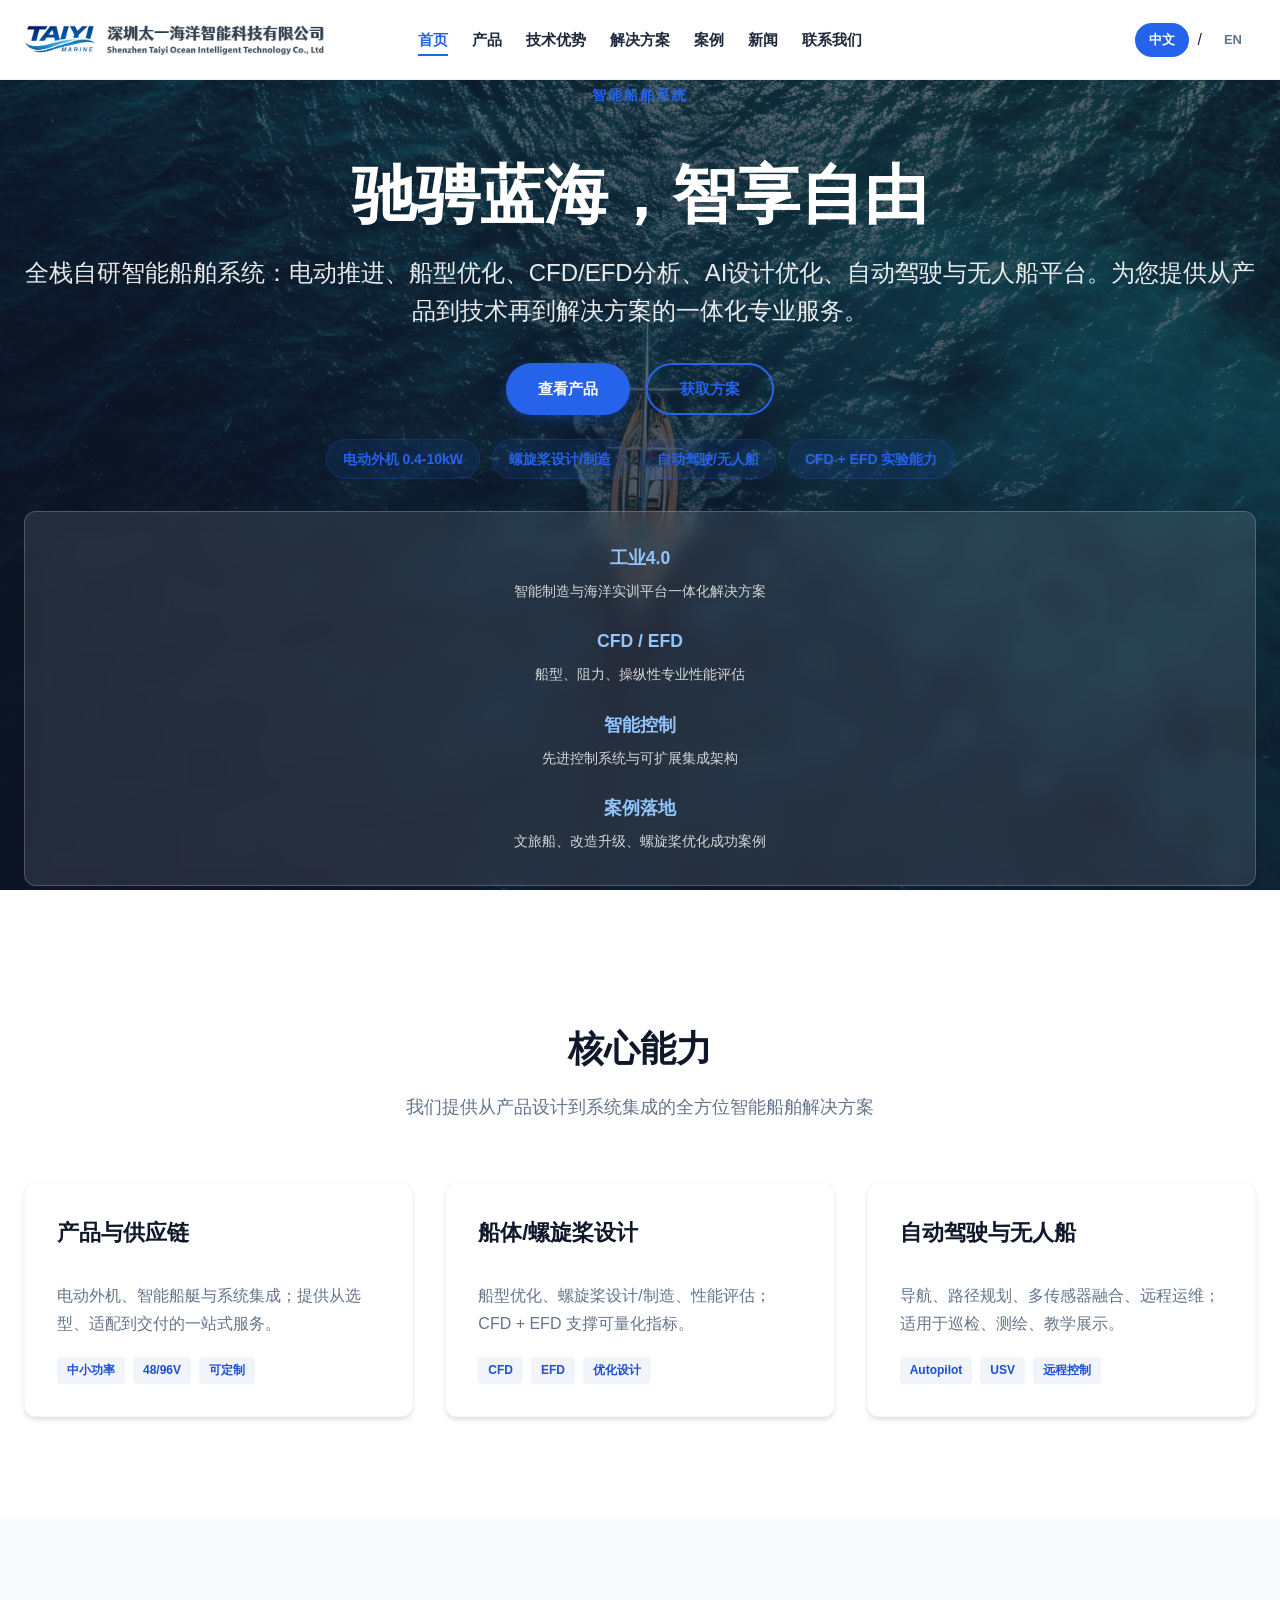
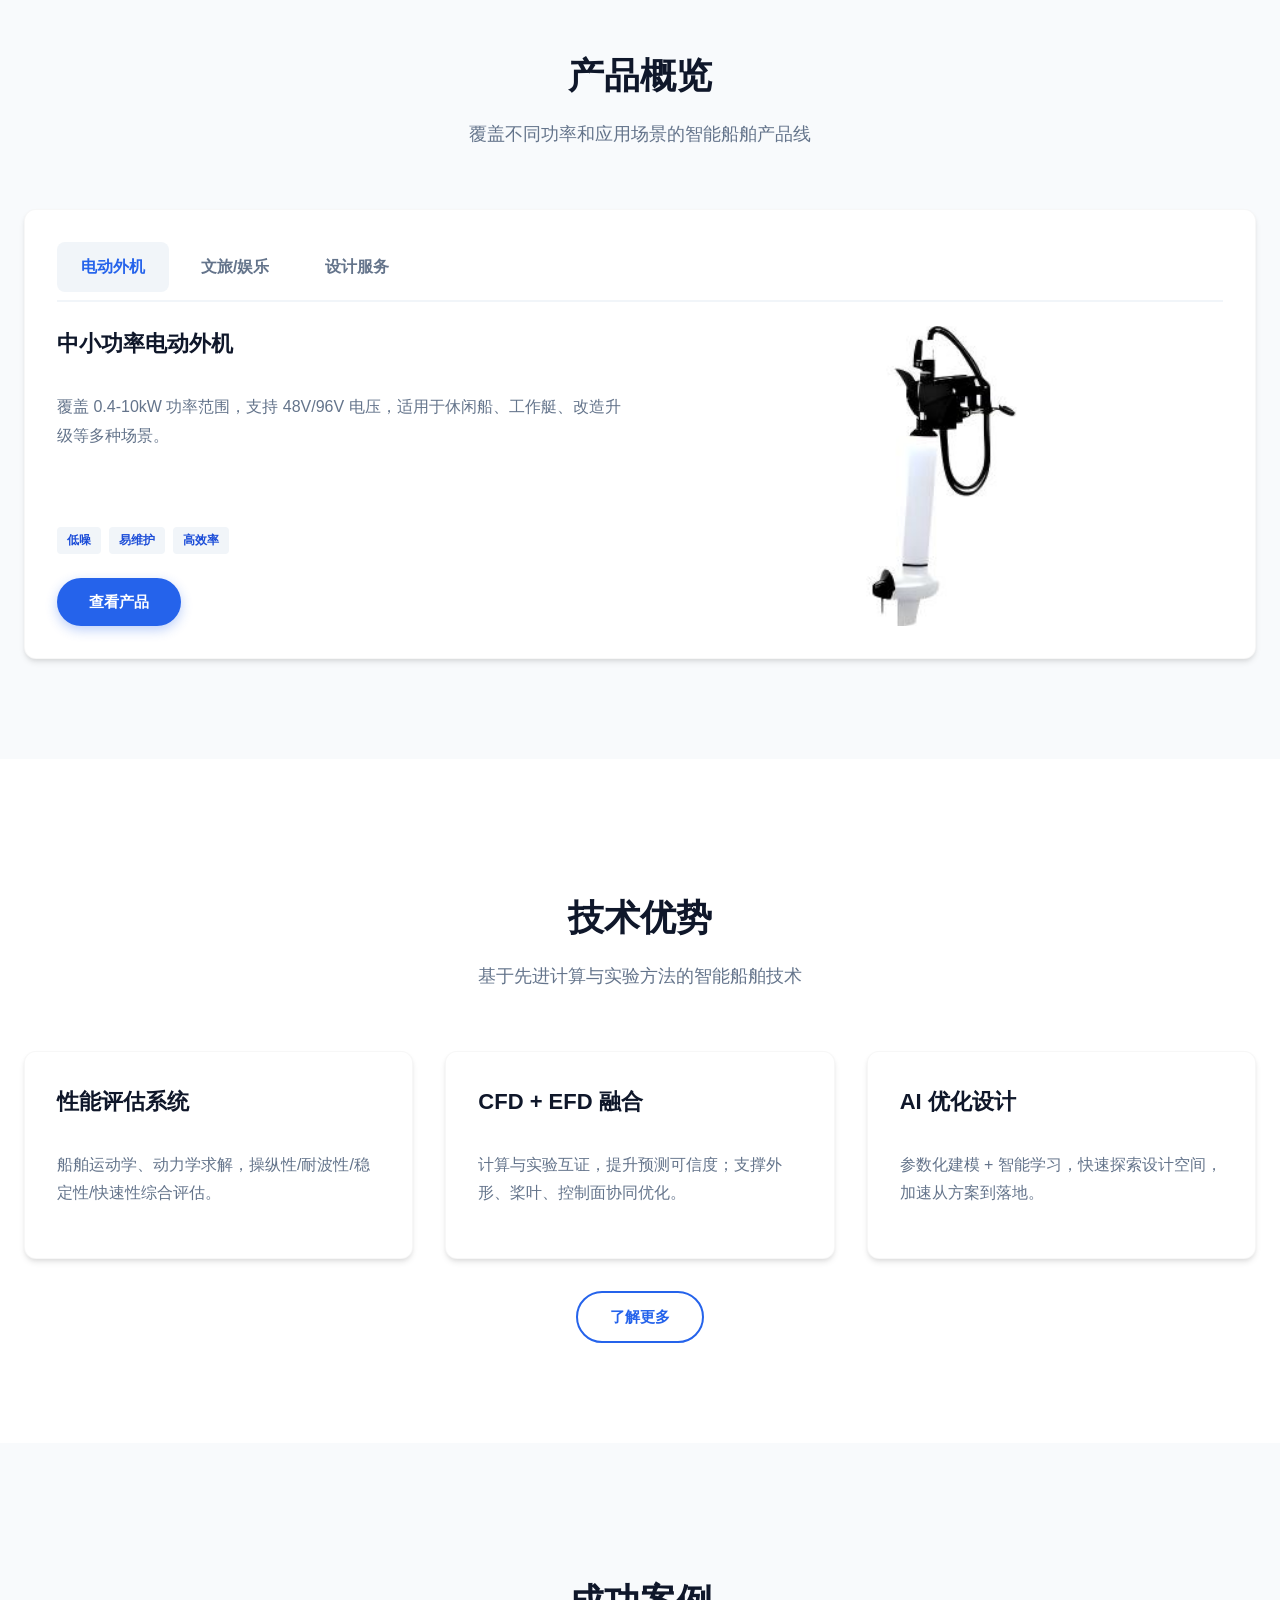
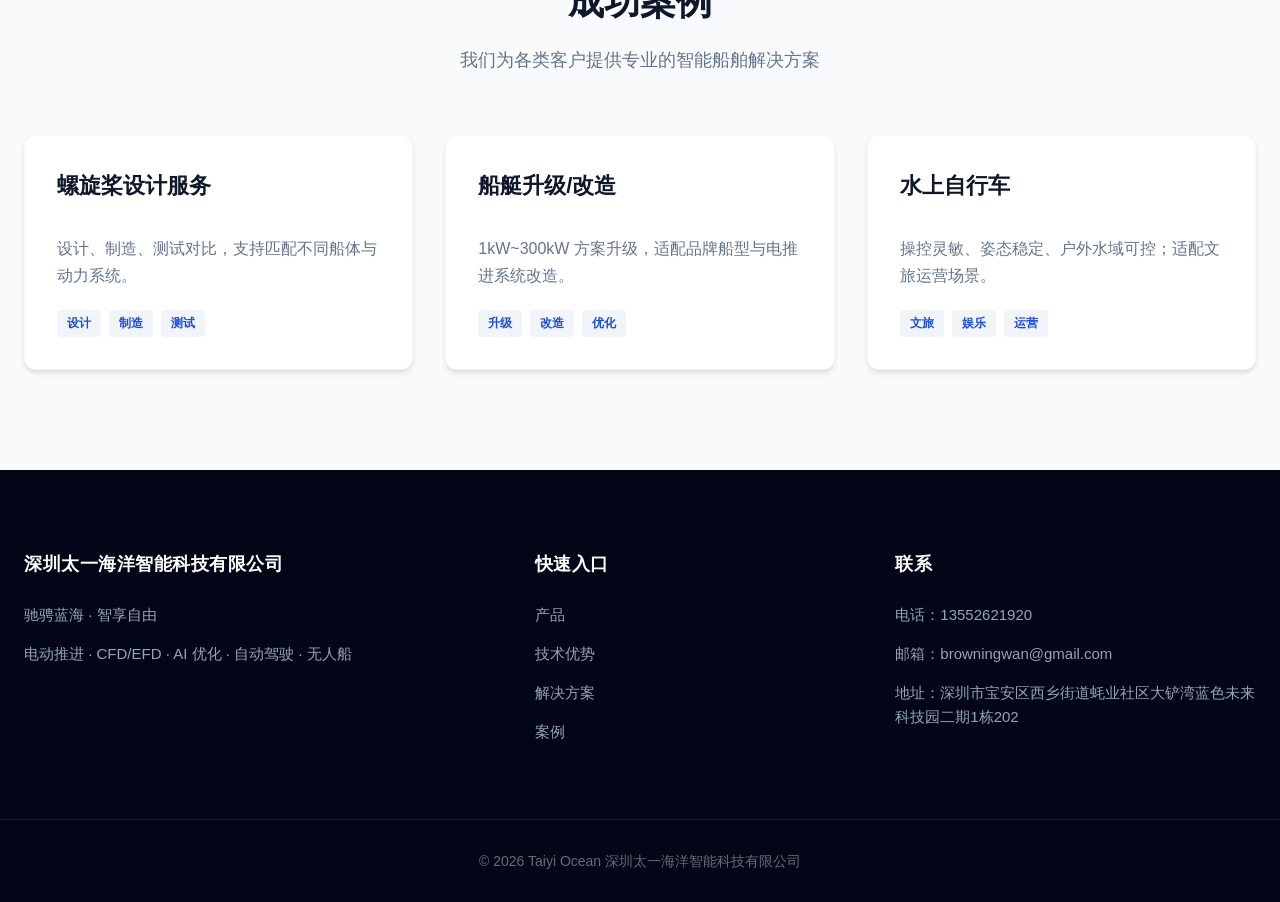
==== index.html @ 141b1f78 "Initial commit: company website launch" ====
<!DOCTYPE html>
<html lang="zh-CN">
<head>
  <meta charset="UTF-8"/>
  <meta name="viewport" content="width=device-width, initial-scale=1.0"/>
  <title>太一海洋 · 智能船舶系统</title>
  <link rel="stylesheet" href="assets/styles.css"/>
</head>
<body>

<!-- 导航栏 -->
<header class="nav">
  <div class="wrap">
    <a class="brand" href="index.html" data-nav>
      <span>
        <img src="assets/images/logo.png" alt="TAIYI MARINE" style="width: auto; height: 30px; object-fit: cover;">
      </span> 
      <span>
        <img src="assets/images/company-name.png" alt="TAIYI MARINE" style="width: auto; height: 30px; object-fit: cover;">
      </span>
    </a>

    <nav class="navlinks" aria-label="主导航">
      <a href="index.html" class="active" data-nav data-translate="nav-home">首页</a>
      <a href="products.html" data-nav data-translate="nav-products">产品</a>
      <a href="technology.html" data-nav data-translate="nav-technology">技术优势</a>
      <a href="solutions.html" data-nav data-translate="nav-solutions">解决方案</a>
      <a href="cases.html" data-nav data-translate="nav-cases">案例</a>
      <a href="news.html" data-nav data-translate="nav-news">新闻</a>
      <a href="contact.html" data-nav data-translate="nav-contact">联系我们</a>
    </nav>

    <div class="navcta">
      <!-- 语言切换器 -->
      <div class="lang-switcher">
        <button class="lang-btn active" data-lang="zh">中文</button>
        <span>/</span>
        <button class="lang-btn" data-lang="en">EN</button>
      </div>
      <!-- 移动端菜单按钮 (新增) -->
      <button class="burger" aria-label="Toggle Menu">
        <svg viewBox="0 0 24 24" width="24" height="24" stroke="currentColor" stroke-width="2" fill="none" stroke-linecap="round" stroke-linejoin="round"><line x1="3" y1="12" x2="21" y2="12"></line><line x1="3" y1="6" x2="21" y2="6"></line><line x1="3" y1="18" x2="21" y2="18"></line></svg>
      </button>
    </div>
  </div>

  <div class="mobile" data-mobile>
    <div class="row">
      <a href="index.html" data-nav data-translate="nav-home">首页</a>
      <a href="products.html" data-nav data-translate="nav-products">产品</a>
      <a href="technology.html" data-nav data-translate="nav-technology">技术优势</a>
      <a href="solutions.html" data-nav data-translate="nav-solutions">解决方案</a>
      <a href="cases.html" data-nav data-translate="nav-cases">案例</a>
      <a href="news.html" data-nav data-translate="nav-news">新闻</a>
      <a href="contact.html" data-nav data-translate="nav-contact">联系我们</a>
    </div>
  </div>
</header>

<main id="main">
  <!-- Hero区域 -->
  <section class="hero">
    <div class="container grid">
      <div class="reveal">
        <div class="kicker" data-translate="home-kicker">智能船舶系统</div>
        <h1 class="h1" data-translate="home-title">驰骋蓝海，智享自由</h1>
        <p class="lead" data-translate="home-subtitle">
          全栈自研智能船舶系统：电动推进、船型优化、CFD/EFD分析、AI设计优化、自动驾驶与无人船平台。
          为您提供从产品到技术再到解决方案的一体化专业服务。
        </p>
        <div class="actions">
          <a class="btn primary" href="products.html" data-nav data-translate="btn-view-products">查看产品</a>
          <a class="btn ghost" href="contact.html" data-nav data-translate="btn-get-quote">获取方案</a>
        </div>
        <div class="pills">
          <span class="pill" data-translate="home-pill-1">电动外机 0.4-10kW</span>
          <span class="pill" data-translate="home-pill-2">螺旋桨设计/制造</span>
          <span class="pill" data-translate="home-pill-3">自动驾驶/无人船</span>
          <span class="pill" data-translate="home-pill-4">CFD + EFD 实验能力</span>
        </div>
      </div>

      <aside class="heroCard reveal">
        <div class="stats">
          <div class="stat">
            <b data-translate="home-stat-1-title">工业4.0</b>
            <span data-translate="home-stat-1-desc">智能制造与海洋实训平台一体化解决方案</span>
          </div>
          <div class="stat">
            <b data-translate="home-stat-2-title">CFD / EFD</b>
            <span data-translate="home-stat-2-desc">船型、阻力、操纵性专业性能评估</span>
          </div>
          <div class="stat">
            <b data-translate="home-stat-3-title">智能控制</b>
            <span data-translate="home-stat-3-desc">先进控制系统与可扩展集成架构</span>
          </div>
          <div class="stat">
            <b data-translate="home-stat-4-title">案例落地</b>
            <span data-translate="home-stat-4-desc">文旅船、改造升级、螺旋桨优化成功案例</span>
          </div>
        </div>
      </aside>
    </div>
  </section>

  <!-- 核心能力 -->
  <section class="section">
    <div class="container">
      <div class="header reveal">
        <h2 data-translate="home-capabilities">核心能力</h2>
        <p data-translate="home-capabilities-desc">我们提供从产品设计到系统集成的全方位智能船舶解决方案</p>
      </div>

      <div class="grid3">
        <div class="card reveal">
          <h3 data-translate="home-cap-1">产品与供应链</h3>
          <p data-translate="home-cap-1-desc">电动外机、智能船艇与系统集成；提供从选型、适配到交付的一站式服务。</p>
          <div class="badges">
            <span class="badge" data-translate="home-cap-1-badge-1">中小功率</span>
            <span class="badge" data-translate="home-cap-1-badge-2">48/96V</span>
            <span class="badge" data-translate="home-cap-1-badge-3">可定制</span>
          </div>
        </div>
        <div class="card reveal">
          <h3 data-translate="home-cap-2">船体/螺旋桨设计</h3>
          <p data-translate="home-cap-2-desc">船型优化、螺旋桨设计/制造、性能评估；CFD + EFD 支撑可量化指标。</p>
          <div class="badges">
            <span class="badge" data-translate="home-cap-2-badge-1">CFD</span>
            <span class="badge" data-translate="home-cap-2-badge-2">EFD</span>
            <span class="badge" data-translate="home-cap-2-badge-3">优化设计</span>
          </div>
        </div>
        <div class="card reveal">
          <h3 data-translate="home-cap-3">自动驾驶与无人船</h3>
          <p data-translate="home-cap-3-desc">导航、路径规划、多传感器融合、远程运维；适用于巡检、测绘、教学展示。</p>
          <div class="badges">
            <span class="badge" data-translate="home-cap-3-badge-1">Autopilot</span>
            <span class="badge" data-translate="home-cap-3-badge-2">USV</span>
            <span class="badge" data-translate="home-cap-3-badge-3">远程控制</span>
          </div>
        </div>
      </div>
    </div>
  </section>

  <!-- 产品概览 (已修复按钮位置) -->
  <section class="section alt">
    <div class="container">
      <div class="header reveal">
        <h2 data-translate="home-products">产品概览</h2>
        <p data-translate="home-products-desc">覆盖不同功率和应用场景的智能船舶产品线</p>
      </div>

      <div class="card reveal" data-tabs>
        <div class="tabs">
          <div class="tab active" data-translate="products-tab-outboard">电动外机</div>
          <div class="tab" data-translate="products-tab-tourism">文旅/娱乐</div>
          <div class="tab" data-translate="products-tab-design">设计服务</div>
        </div>

        <div class="tabpanels">
          <!-- 面板 1：电动外机 -->
          <div class="panel active">
            <div class="grid2">
              <div style="display: flex; flex-direction: column;">
                <h3 style="margin-top:0;color:var(--blue-900);" data-translate="products-outboard-title">中小功率电动外机</h3>
                <p style="color:var(--text-muted);line-height:1.8;" data-translate="products-outboard-desc">
                  覆盖 0.4-10kW 功率范围，支持 48V/96V 电压，适用于休闲船、工作艇、改造升级等多种场景。
                </p>
                <div class="badges" style="margin-bottom: 24px;">
                  <span class="badge" data-translate="products-outboard-badge-1">低噪</span>
                  <span class="badge" data-translate="products-outboard-badge-2">易维护</span>
                  <span class="badge" data-translate="products-outboard-badge-3">高效率</span>
                </div>
                <!-- 修复：按钮移至此处，符合图片描述 -->
                <div style="margin-top: auto;">
                  <a class="btn primary" href="products.html" data-nav data-translate="btn-view-products">查看产品</a>
                </div>
              </div>
              <div class="media">
                <div class="media-placeholder">
                  <img src="assets/images/中小功率船舶电动舷外机.jpg" 
                       alt="电动舷外机" style="width: 100%; height: 100%; object-fit: center;">
                </div>
              </div>
            </div>
          </div>

          <!-- 面板 2：文旅船 -->
          <div class="panel">
            <div class="grid2">
              <div style="display: flex; flex-direction: column;">
                <h3 style="margin-top:0;color:var(--blue-900);" data-translate="products-tourism-title">文旅船艇解决方案</h3>
                <p style="color:var(--text-muted);line-height:1.8;" data-translate="products-tourism-desc">
                  低功率慢行文旅船：续航长、稳定性强；高速娱乐船：体验感强，支持智能驾驶辅助。
                </p>
                <div class="badges" style="margin-bottom: 24px;">
                  <span class="badge" data-translate="products-tourism-badge-1">文旅运营</span>
                  <span class="badge" data-translate="products-tourism-badge-2">体验场景</span>
                  <span class="badge" data-translate="products-tourism-badge-3">系统集成</span>
                </div>
                <div style="margin-top: auto;">
                   <a class="btn primary" href="products.html" data-nav data-translate="btn-view-products">查看产品</a>
                </div>
              </div>
              <div class="media">
                <div class="media-placeholder">
                  <img src="assets/images/智能文旅船.png" 
                       alt="文旅船" style="width: 100%; height: 100%; object-fit: cover;">
                </div>
              </div>
            </div>
          </div>

          <!-- 面板 3：设计服务 -->
          <div class="panel">
            <div class="grid2">
              <div style="display: flex; flex-direction: column;">
                <h3 style="margin-top:0;color:var(--blue-900);" data-translate="products-design-title">船体优化 & 螺旋桨设计</h3>
                <p style="color:var(--text-muted);line-height:1.8;" data-translate="products-design-desc">
                  输入船体图纸/性能需求，输出螺旋桨与三电配置方案；支持 CFD、EFD 验证闭环。
                </p>
                <div class="badges" style="margin-bottom: 24px;">
                  <span class="badge" data-translate="products-design-badge-1">阻力/兴波</span>
                  <span class="badge" data-translate="products-design-badge-2">操纵性</span>
                  <span class="badge" data-translate="products-design-badge-3">效率提升</span>
                </div>
                 <div style="margin-top: auto;">
                   <a class="btn primary" href="cases.html" data-nav data-translate="btn-view-cases">查看案例</a>
                </div>
              </div>
              <div class="media">
                <div class="media-placeholder">
                  <img src="assets/images/设计服务流程图.png" 
                       alt="设计服务" style="width: 100%; height: 100%; object-fit: cover;">
                </div>
              </div>
            </div>
          </div>
        </div>
      </div>
    </div>
  </section>

  <!-- 技术优势 -->
  <section class="section">
    <div class="container">
      <div class="header reveal">
        <h2 data-translate="home-tech">技术优势</h2>
        <p data-translate="home-tech-desc">基于先进计算与实验方法的智能船舶技术</p>
      </div>

      <div class="grid3">
        <div class="card reveal">
          <h3 data-translate="home-tech-1">性能评估系统</h3>
          <p data-translate="home-tech-1-desc">船舶运动学、动力学求解，操纵性/耐波性/稳定性/快速性综合评估。</p>
        </div>
        <div class="card reveal">
          <h3 data-translate="home-tech-2">CFD + EFD 融合</h3>
          <p data-translate="home-tech-2-desc">计算与实验互证，提升预测可信度；支撑外形、桨叶、控制面协同优化。</p>
        </div>
        <div class="card reveal">
          <h3 data-translate="home-tech-3">AI 优化设计</h3>
          <p data-translate="home-tech-3-desc">参数化建模 + 智能学习，快速探索设计空间，加速从方案到落地。</p>
        </div>
      </div>

      <div style="margin-top:32px; text-align: center;" class="reveal">
        <a class="btn ghost" href="technology.html" data-nav data-translate="btn-learn-more">查看技术详情</a>
      </div>
    </div>
  </section>

  <!-- 成功案例 -->
  <section class="section alt">
    <div class="container">
      <div class="header reveal">
        <h2 data-translate="home-cases">成功案例</h2>
        <p data-translate="home-cases-desc">我们为各类客户提供专业的智能船舶解决方案</p>
      </div>

      <div class="grid3">
        <a class="card reveal" href="cases.html" data-nav>
          <h3 data-translate="home-case-1">螺旋桨设计服务</h3>
          <p data-translate="home-case-1-desc">设计、制造、测试对比，支持匹配不同船体与动力系统。</p>
          <div class="badges">
            <span class="badge" data-translate="home-case-1-badge-1">设计</span>
            <span class="badge" data-translate="home-case-1-badge-2">制造</span>
            <span class="badge" data-translate="home-case-1-badge-3">测试</span>
          </div>
        </a>
        <a class="card reveal" href="cases.html" data-nav>
          <h3 data-translate="home-case-2">船艇升级/改造</h3>
          <p data-translate="home-case-2-desc">1kW~300kW 方案升级，适配品牌船型与电推进系统改造。</p>
          <div class="badges">
            <span class="badge" data-translate="home-case-2-badge-1">升级</span>
            <span class="badge" data-translate="home-case-2-badge-2">改造</span>
            <span class="badge" data-translate="home-case-2-badge-3">优化</span>
          </div>
        </a>
        <a class="card reveal" href="cases.html" data-nav>
          <h3 data-translate="home-case-3">水上自行车</h3>
          <p data-translate="home-case-3-desc">操控灵敏、姿态稳定、户外水域可控；适配文旅运营场景。</p>
          <div class="badges">
            <span class="badge" data-translate="home-case-3-badge-1">文旅</span>
            <span class="badge" data-translate="home-case-3-badge-2">娱乐</span>
            <span class="badge" data-translate="home-case-3-badge-3">运营</span>
          </div>
        </a>
      </div>
    </div>
  </section>
</main>

<!-- 页脚 -->
<footer class="footer">
  <div class="cols">
    <div>
      <h4 data-translate="footer-company">深圳太一海洋智能科技有限公司</h4>
      <p data-translate="footer-slogan">驰骋蓝海 · 智享自由</p>
      <p data-translate="footer-desc">电动推进 · CFD/EFD · AI 优化 · 自动驾驶 · 无人船</p>
    </div>
    <div>
      <h4 data-translate="footer-quick">快速入口</h4>
      <p><a href="products.html" data-nav data-translate="nav-products">产品</a></p>
      <p><a href="technology.html" data-nav data-translate="nav-technology">技术优势</a></p>
      <p><a href="solutions.html" data-nav data-translate="nav-solutions">解决方案</a></p>
      <p><a href="cases.html" data-nav data-translate="nav-cases">案例</a></p>
    </div>
    <div>
      <h4 data-translate="footer-contact">联系</h4>
      <p><span data-translate="footer-phone">电话</span>：13552621920</p>
      <p><span data-translate="footer-email">邮箱</span>：browningwan@gmail.com</p>
      <p><span data-translate="footer-address">地址</span>：<span data-translate="footer-address-val">深圳市宝安区西乡街道蚝业社区大铲湾蓝色未来科技园二期1栋202</span></p>
    </div>
  </div>

  <div class="sub">
    <span>© <span id="y"></span> Taiyi Ocean <span data-translate="footer-company">深圳太一海洋智能科技有限公司</span></span>
  </div>
</footer>

<script src="assets/app.js"></script>
</body>
</html>
---- assets/styles.css ----
/* ================== 太一海洋 - 全局样式表 ================== */

:root {
  /* --- 品牌色系定义 --- */
  --blue-950: #020617;
  --blue-900: #0f172a;
  --blue-800: #1e3a8a;
  --blue-700: #1d4ed8;
  --blue-600: #2563eb;
  --blue-500: #3b82f6;
  --blue-300: #93c5fd;
  --blue-100: #f1f5f9;
  --blue-50: #f8fafc;

  /* --- 功能配色 --- */
  --table-head-bg: #172554; /* 表头深蓝色 */
  --text-main: #1e293b;     /* 主要文字色 */
  --text-muted: #64748b;    /* 次要/弱化文字色 */
  --text-light: #94a3b8;    /* 浅色文字(用于深底) */
  --white: #ffffff;

  /* --- 阴影与圆角 --- */
  --shadow-sm: 0 1px 2px 0 rgba(0,0,0,0.05);
  --shadow-md: 0 4px 6px -1px rgba(0,0,0,0.1), 0 2px 4px -1px rgba(0,0,0,0.06);
  --shadow-lg: 0 10px 15px -3px rgba(0,0,0,0.1), 0 4px 6px -2px rgba(0,0,0,0.05);
  --shadow-card: 0 20px 25px -5px rgba(0,0,0,0.1), 0 10px 10px -5px rgba(0,0,0,0.04);
  --shadow-hover: 0 25px 50px -12px rgba(0, 0, 0, 0.25);
  --radius: 12px;

  /* --- 布局变量 --- */
  --max-w: 1280px;
  --nav-height: 80px;
  --transition: all 0.4s cubic-bezier(0.165, 0.84, 0.44, 1);
}

/* --- 基础重置 --- */
*, *::before, *::after { box-sizing: border-box; }
html { scroll-behavior: smooth; }
body {
  margin: 0;
  font-family: "Inter", "PingFang SC", "Microsoft YaHei", "Helvetica Neue", Arial, sans-serif;
  color: var(--text-main);
  background-color: var(--white);
  line-height: 1.6;
  padding-top: var(--nav-height); /* 给固定导航栏留空 */
  opacity: 0;
  transition: opacity 0.5s ease; /* 页面淡入效果 */
}
body.fade-in { opacity: 1; }
a { color: inherit; text-decoration: none; transition: color 0.2s; }
img { max-width: 100%; display: block; height: auto; object-fit: cover; }

/* ================== 导航栏 ================== */
.nav {
  position: fixed; 
  top: 0; 
  left: 0; 
  right: 0;
  height: var(--nav-height);
  z-index: 1000;
  background: rgba(255, 255, 255, 0.9);
  backdrop-filter: blur(12px);
  border-bottom: 1px solid rgba(0,0,0,0.05);
  box-shadow: var(--shadow-sm);
  transition: var(--transition);
}
/* 滚动时导航栏样式变化 */
.nav.scrolled {
  background: rgba(255, 255, 255, 0.95);
  box-shadow: var(--shadow-md);
}

/* 导航栏容器 - 使用Grid布局实现完美居中 */
.nav .wrap {
  height: 100%;
  max-width: var(--max-w);
  margin: 0 auto;
  padding: 0 24px;
  display: grid;
  grid-template-columns: 1fr auto 1fr; /* 三列布局 */
  align-items: center;
}

/* 品牌Logo - 左侧 */
.brand {
  display: flex;
  align-items: center;
  gap: 10px;
  font-size: 1.5rem;
  font-weight: 800;
  color: var(--blue-700);
  letter-spacing: -0.5px;
  justify-self: start; /* 左对齐 */
}

/* 品牌Logo中的图片样式 */
.brand img {
  height: 50px; /* 根据实际logo调整高度 */
  width: auto;
  object-fit: contain;
}

/* 导航链接 - 居中 */
.navlinks {
  display: flex;
  gap: 24px;
  justify-self: center; /* 居中 */
}

.navlinks a { 
  font-weight: 600; 
  font-size: 15px; 
  color: var(--text-main); 
  position: relative; 
  cursor: pointer; 
  transition: var(--transition); 
}
.navlinks a:hover, .navlinks a.active { color: var(--blue-600); }
.navlinks a::after { 
  content:''; 
  position: absolute; 
  bottom: -4px; 
  left: 0; 
  width: 0; 
  height: 2px; 
  background: var(--blue-600); 
  transition: width 0.3s; 
}
.navlinks a:hover::after, .navlinks a.active::after { width: 100%; }

/* 右侧功能区域 */
.navcta {
  display: flex;
  align-items: center;
  gap: 16px;
  justify-self: end; /* 右对齐 */
}

/* 语言切换 */
.lang-switcher { 
  display: flex; 
  align-items: center; 
  gap: 8px; 
}
.lang-btn { 
  padding: 6px 12px; 
  border-radius: 20px; 
  font-size: 13px; 
  font-weight: 600; 
  cursor: pointer; 
  border: 2px solid transparent; 
  background: transparent; 
  color: var(--text-muted); 
}
.lang-btn.active { 
  background: var(--blue-600); 
  color: white; 
  border-color: var(--blue-600); 
}
.lang-btn:hover:not(.active) { 
  color: var(--blue-600); 
  border-color: var(--blue-300); 
}

/* 移动端菜单按钮 */
.burger { 
  display: none; 
  background: transparent; 
  border: none; 
  cursor: pointer; 
  padding: 10px; 
}

/* 移动端下拉菜单 */
.mobile { 
  display: none; 
  position: fixed; 
  top: var(--nav-height); 
  left: 0; 
  right: 0; 
  background: white; 
  padding: 20px; 
  box-shadow: 0 10px 20px rgba(0,0,0,0.1); 
  z-index: 999; 
}
.mobile.open { display: block; }
.mobile .row { 
  display: flex; 
  flex-direction: column; 
  gap: 16px; 
  max-width: var(--max-w); 
  margin: 0 auto; 
}
.mobile a { 
  padding: 12px 0; 
  border-bottom: 1px solid var(--blue-100); 
  font-weight: 600; 
}

/* ================== 通用布局组件 ================== */
.container { max-width: var(--max-w); margin: 0 auto; padding: 0 24px; }
.grid { display: grid; gap: 32px; }
.grid2 { display: grid; grid-template-columns: repeat(2, 1fr); gap: 32px; }
.grid3 { display: grid; grid-template-columns: repeat(3, 1fr); gap: 32px; }

/* Section区块 */
.section { padding: 100px 0; }
.section.alt { background-color: var(--blue-50); }
.header { margin-bottom: 60px; text-align: center; }
.header h2 { font-size: 36px; color: var(--blue-900); margin-bottom: 16px; font-weight: 800; }
.header p { font-size: 18px; color: var(--text-muted); max-width: 700px; margin: 0 auto; }

/* Hero Banner */
.hero {
    min-height: 90vh;
    background: linear-gradient(rgba(15, 23, 42, 0.6), rgba(15, 23, 42, 0.8)),
                url("../assets/images/index.jpg") no-repeat center/cover;
    display: flex;
    align-items: center;
    justify-content: center;
    text-align: center;
    color: var(--white);
    position: relative;
}
.hero h1 { font-size: 4rem; margin-bottom: 1rem; line-height: 1.1; font-weight: 800; }
.hero p { font-size: 1.5rem; font-weight: 300; margin-bottom: 2rem; opacity: 0.9; }
.heroCard { background: rgba(255, 255, 255, 0.1); backdrop-filter: blur(10px); border-radius: var(--radius); padding: 2rem; border: 1px solid rgba(255, 255, 255, 0.2); }
.stats { display: grid; gap: 24px; }
.stat { display: flex; flex-direction: column; gap: 8px; }
.stat b { font-size: 1.1rem; color: var(--blue-300); }
.stat span { font-size: 0.9rem; opacity: 0.8; }
.kicker { font-size: 14px; font-weight: 700; color: var(--blue-600); text-transform: uppercase; letter-spacing: 2px; margin-bottom: 16px; }
.pills { display: flex; gap: 12px; flex-wrap: wrap; justify-content: center; margin-top: 24px; }
.pill { padding: 8px 16px; background: rgba(37, 99, 235, 0.1); color: var(--blue-600); border-radius: 20px; font-size: 14px; font-weight: 600; border: 1px solid rgba(37, 99, 235, 0.2); }
.actions { display: flex; gap: 16px; justify-content: center; margin-top: 32px; flex-wrap: wrap; }

/* 按钮样式 */
.btn { display: inline-flex; align-items: center; justify-content: center; padding: 12px 32px; border-radius: 50px; font-weight: 600; cursor: pointer; transition: var(--transition); font-size: 15px; border: none; text-decoration: none; }
.btn.primary { background: var(--blue-600); color: white; box-shadow: 0 4px 12px rgba(37, 99, 235, 0.3); }
.btn.primary:hover { background: var(--blue-700); transform: translateY(-2px); box-shadow: 0 8px 20px rgba(37, 99, 235, 0.4); }
.btn.ghost { background: transparent; color: var(--blue-600); border: 2px solid var(--blue-600); }
.btn.ghost:hover { background: var(--blue-600); color: white; transform: translateY(-2px); }

/* ================== 卡片增强版 (带图片) ================== */
.card { 
  background: white; 
  border-radius: var(--radius); 
  padding: 32px; 
  box-shadow: var(--shadow-md); 
  transition: var(--transition); 
  border: 1px solid rgba(0,0,0,0.03); 
  height: 100%; 
  display: flex; 
  flex-direction: column; 
}
.card:hover { transform: translateY(-8px); box-shadow: var(--shadow-card); }
.card h3 { margin-top: 0; color: var(--blue-900); font-size: 22px; margin-bottom: 16px; }
.card p { color: var(--text-muted); line-height: 1.7; margin-bottom: 20px; flex-grow: 1; }

/* 卡片内部图片容器 */
.card-img-container { 
  width: 100%; 
  height: 200px; 
  border-radius: 8px; 
  overflow: hidden; 
  margin-bottom: 20px; 
  background: #f1f5f9; 
  flex-shrink: 0; 
}
.card-img-container img { width: 100%; height: 100%; object-fit: cover; transition: transform 0.5s ease; }
.card:hover .card-img-container img { transform: scale(1.05); }

/* 产品页（高性能推进器/整船方案）图片与点击引导增强 */
.product-showcase-grid .product-image-box {
  height: 400px; /* 原 200px，约提升 2 倍 */
  background: #fff;
}

.product-showcase-grid {
  gap: 40px;
}

.product-showcase-grid .product-image-box img {
  object-fit: contain;
  object-position: center;
  background: #fff;
}

.product-click-card {
  cursor: pointer;
  position: relative;
  padding-bottom: 58px;
}

.card-click-hint {
  position: absolute;
  right: 24px;
  bottom: 20px;
  display: inline-flex;
  align-items: center;
  gap: 4px;
  font-size: 13px;
  font-weight: 700;
  color: var(--text-muted);
  background: transparent;
  border: none;
  padding: 0;
  border-radius: 0;
  width: fit-content;
}

.product-click-card:hover .card-click-hint {
  color: var(--blue-700);
}

.badges { display: flex; gap: 8px; flex-wrap: wrap; margin-top: auto; }
.badge { font-size: 12px; padding: 4px 10px; border-radius: 4px; background: var(--blue-100); color: var(--blue-700); font-weight: 600; }

/* 顶部Banner图 */
.top-page-image { width: 100%; height: 450px; overflow: hidden; position: relative; }
.top-page-image img { width: 100%; height: 100%; object-fit: cover; }
.top-page-image::after { content: ''; position: absolute; inset: 0; background: linear-gradient(to bottom, rgba(0,0,0,0.3), transparent); }

/* ================== 表格优化 (居中) ================== */
.table-wrapper { display: flex; justify-content: center; width: 100%; overflow-x: auto; }
.table { 
  width: 100%; 
  max-width: 1000px; 
  border-collapse: collapse; 
  background: white; 
  border-radius: var(--radius); 
  overflow: hidden; 
  box-shadow: var(--shadow-md); 
  margin: 0 auto; 
}
.table th { background: var(--table-head-bg); color: white; padding: 16px; text-align: center; font-weight: 600; }
.table td { padding: 16px; border-bottom: 1px solid var(--blue-100); text-align: center; }
.table tr:last-child td { border-bottom: none; }
.table tr:hover { background: var(--blue-50); }

/* ================== Tab切换 ================== */
[data-tabs] .tabs { display: flex; gap: 8px; margin-bottom: 24px; border-bottom: 2px solid var(--blue-100); padding-bottom: 8px; }
.tab { padding: 12px 24px; cursor: pointer; font-weight: 600; color: var(--text-muted); border-radius: 8px; transition: var(--transition); }
.tab:hover { color: var(--blue-600); background: var(--blue-50); }
.tab.active { color: var(--blue-600); background: var(--blue-100); }
.tabpanels .panel { display: none; }
.tabpanels .panel.active { display: block; animation: fadeIn 0.5s ease-out; }

/* ================== 新闻列表 (左图右文) ================== */
.news-grid { display: grid; gap: 32px; margin-top: 24px; }
.news-item { 
  background: white; 
  border-radius: var(--radius); 
  box-shadow: var(--shadow-md); 
  padding: 32px; 
  border: 2px solid rgba(93, 161, 255, 0.1); 
  transition: var(--transition); 
  display: flex; 
  align-items: center; 
  gap: 32px; 
  text-decoration: none; 
  color: inherit; 
}
.news-item:hover { transform: translateY(-4px); box-shadow: var(--shadow-hover); border-color: var(--blue-300); }
.news-item:hover h3 { color: var(--blue-700); }

/* 新闻缩略图 (左侧) */
.news-thumb { width: 240px; height: 160px; flex-shrink: 0; border-radius: 8px; overflow: hidden; background: #f0f4f8; }
.news-thumb img { width: 100%; height: 100%; object-fit: cover; transition: transform 0.5s ease; }
.news-item:hover .news-thumb img { transform: scale(1.05); }

.news-content { flex: 1; }
.news-meta { display: flex; align-items: center; gap: 16px; margin-bottom: 16px; color: var(--text-muted); font-size: 14px; }
.news-date { background: var(--blue-100); padding: 6px 12px; border-radius: 20px; color: var(--blue-800); font-weight: 600; }
.news-category { background: rgba(93, 161, 255, 0.1); padding: 6px 12px; border-radius: 20px; color: var(--blue-700); font-weight: 600; }
.news-item h3 { margin: 0 0 12px; color: var(--blue-900); font-size: 22px; line-height: 1.3; }
.news-excerpt { color: var(--text-muted); line-height: 1.7; margin: 0 0 16px; display: -webkit-box; -webkit-line-clamp: 3; line-clamp: 3; -webkit-box-orient: vertical; overflow: hidden; text-overflow: ellipsis; }
.news-tags { display: flex; gap: 8px; flex-wrap: wrap; }
.news-tag { padding: 6px 12px; border-radius: 20px; background: var(--blue-100); color: var(--blue-800); font-size: 12px; font-weight: 600; border: 1px solid rgba(93, 161, 255, 0.15); }
.news-end-indicator { text-align: center; padding: 30px; color: var(--text-muted); font-size: 14px; border-top: 1px solid var(--blue-100); margin-top: 40px; }

/* ================== Contact 页面专用样式 ================== */
.form { display: grid; gap: 16px; }
.form-group { display: flex; flex-direction: column; gap: 6px; }
.form-label { font-weight: 600; color: var(--blue-900); font-size: 14px; }
.input, .textarea { padding: 14px 16px; border-radius: 12px; border: 2px solid rgba(93, 161, 255, 0.2); background: var(--blue-100); font-family: inherit; font-size: 15px; transition: border-color 0.25s, box-shadow 0.25s; color: var(--text-main); }
.input:focus, .textarea:focus { outline: none; border-color: var(--blue-600); box-shadow: 0 0 0 3px rgba(93, 161, 255, 0.15); }
.textarea { min-height: 120px; resize: vertical; }
/* 公司信息框 */
.company-info-container { display: flex; flex-direction: column; gap: 32px; }
.company-info-section, .follow-section { background: linear-gradient(135deg, var(--blue-100), rgba(93, 161, 255, 0.05)); border-radius: 16px; border: 2px solid rgba(93, 161, 255, 0.1); padding: 28px; height: 100%; display: flex; flex-direction: column; }
.company-info-section h4, .follow-section h4 { margin-top: 0; color: var(--blue-900); font-size: 20px; margin-bottom: 20px; padding-bottom: 16px; border-bottom: 2px solid rgba(93, 161, 255, 0.15); }
.contact-item { display: flex; gap: 12px; margin-bottom: 18px; align-items: flex-start; }
.contact-icon { width: 20px; height: 20px; color: var(--blue-700); flex-shrink: 0; margin-top: 2px; }
.contact-text strong { color: var(--blue-900); font-weight: 700; }
.contact-text p { margin: 4px 0 0; color: var(--text-muted); }
.follow-section { text-align: center; justify-content: center; }
.qr-code { width: 160px; height: 160px; margin: 0 auto 20px; background: white; border-radius: 12px; display: grid; place-items: center; border: 2px solid rgba(93, 161, 255, 0.15); }
/* 服务流程步骤 */
.process-step { text-align: center; padding: 24px 16px; border-radius: 16px; background: white; border: 2px solid rgba(93, 161, 255, 0.1); transition: var(--transition); height: 100%; }
.process-step:hover { transform: translateY(-4px); border-color: var(--blue-300); }
.step-number { width: 60px; height: 60px; background: linear-gradient(135deg, var(--blue-700), var(--blue-600)); border-radius: 50%; display: grid; place-items: center; margin: 0 auto 20px; color: white; font-weight: 800; font-size: 24px; box-shadow: 0 4px 12px rgba(26, 107, 199, 0.2); }
.step-title { margin: 0 0 12px; color: var(--blue-900); font-size: 18px; }
.step-desc { color: var(--text-muted); font-size: 14px; line-height: 1.6; }

/* ================== 页脚 (三列布局) ================== */
.footer { background-color: var(--blue-950); color: var(--text-light); padding: 80px 0 30px; margin-top: auto; font-size: 15px; }
.footer .cols { display: grid; grid-template-columns: 1.5fr 1fr 1.2fr; gap: 60px; max-width: var(--max-w); margin: 0 auto 60px; padding: 0 24px; }
.footer h4 { color: var(--white); font-size: 18px; margin: 0 0 24px; font-weight: 700; letter-spacing: 0.5px; }
.footer a { color: var(--text-light); transition: color 0.2s; }
.footer a:hover { color: var(--white); }
.footer .sub { border-top: 1px solid rgba(255,255,255,0.1); padding-top: 30px; text-align: center; font-size: 14px; color: rgba(255,255,255,0.4); max-width: var(--max-w); margin: 0 auto; }

/* 媒体展示 */
.media { display: flex; align-items: center; justify-content: center; }
.media-placeholder { width: 100%; height: 300px; background: linear-gradient(135deg, var(--blue-100), var(--blue-50)); border-radius: var(--radius); display: flex; align-items: center; justify-content: center; color: var(--text-muted); font-weight: 600; border: 2px dashed var(--blue-200); transition: var(--transition); overflow: hidden; }
.media-placeholder img { width: 100%; height: 100%; object-fit: cover; }
.media-placeholder:hover { background: linear-gradient(135deg, var(--blue-200), var(--blue-100)); border-color: var(--blue-300); }

/* 动画类 */
.reveal { opacity: 0; transform: translateY(30px); transition: all 0.8s ease-out; }
.reveal.show { opacity: 1; transform: translateY(0); }
@keyframes fadeIn { from { opacity: 0; } to { opacity: 1; } }
@keyframes slideUpFade { from { opacity: 0; transform: translateY(40px); } to { opacity: 1; transform: translateY(0); } }

/* ================== 产品详情模态框样式 ================== */
.modal {
  position: fixed;
  top: 0;
  left: 0;
  width: 100%;
  height: 100%;
  z-index: 9999;
  display: none;
  align-items: center;
  justify-content: center;
}

.modal.active {
  display: flex;
}

.modal-overlay {
  position: absolute;
  top: 0;
  left: 0;
  width: 100%;
  height: 100%;
  background: rgba(0, 0, 0, 0.7);
  backdrop-filter: blur(4px);
}

.modal-content {
  position: relative;
  background: white;
  border-radius: var(--radius);
  max-width: 980px;
  width: 90%;
  max-height: 90vh;
  overflow-y: auto;
  box-shadow: var(--shadow-hover);
  z-index: 10000;
  animation: slideUpFade 0.3s ease-out;
}

.modal-close {
  position: absolute;
  top: 16px;
  right: 16px;
  width: 40px;
  height: 40px;
  border-radius: 50%;
  border: none;
  background: var(--blue-100);
  color: var(--blue-900);
  font-size: 24px;
  cursor: pointer;
  display: flex;
  align-items: center;
  justify-content: center;
  transition: var(--transition);
  z-index: 10001;
}

.modal-close:hover {
  background: var(--blue-300);
  color: white;
}

.modal-body {
  padding: 48px;
}

.modal-body h2 {
  color: var(--blue-900);
  margin-top: 0;
  margin-bottom: 16px;
}

.modal-body p {
  color: var(--text-muted);
  line-height: 1.7;
  margin-bottom: 24px;
}

.modal-product-image {
  width: 100%;
  height: 420px;
  border-radius: 12px;
  overflow: hidden;
  margin-bottom: 20px;
  background: var(--blue-50);
  border: 1px solid var(--blue-100);
}

.modal-product-image img {
  width: 100%;
  height: 100%;
  object-fit: contain;
  object-position: center;
  background: #fff;
}

/* 产品特性列表样式 */
.features {
  margin: 32px 0;
}

.features h3 {
  color: var(--blue-800);
  margin-bottom: 12px;
  font-size: 18px;
}

.features ul {
  padding-left: 20px;
  color: var(--text-muted);
  line-height: 1.7;
}

.features li {
  margin-bottom: 8px;
}

@media (min-width: 1200px) {
  .product-showcase-grid.grid3 {
    grid-template-columns: repeat(3, 1fr); /* 原3列改2列，单卡宽度约提升1.5倍 */
  }
}

/* ================== 响应式设计 ================== */
@media (max-width: 1024px) {
  .grid2, .grid3 { grid-template-columns: 1fr; }
  .hero h1 { font-size: 2.5rem; }
  
  /* 移动端导航栏调整 */
  .nav .wrap {
    display: flex; /* 移动端恢复flex布局 */
    justify-content: space-between;
  }
  
  .navlinks, .navcta .btn { 
    display: none; /* 隐藏桌面导航和CTA按钮 */
  }
  
  .burger { 
    display: block; /* 显示汉堡菜单 */
  }
  
  /* 品牌Logo在移动端保持左侧 */
  .brand {
    justify-self: start; /* 确保左对齐 */
  }
  
  /* 品牌Logo图片调整 */
  .brand img {
    height: 40px; /* 移动端稍微小一点 */
  }
  
  .footer .cols { grid-template-columns: 1fr; gap: 40px; }
  
  /* 移动端新闻改为上下排列 */
  .news-item { flex-direction: column; }
  .news-thumb { width: 100%; height: 200px; order: -1; }
}

@media (max-width: 768px) {
  .hero-content { padding: 1rem; }
  .header h2 { font-size: 28px; }
  .table { font-size: 14px; }

  .product-showcase-grid .product-image-box {
    height: 300px;
  }
  
  /* 移动端品牌文字调整 */
  .brand span:last-child {
    display: none; /* 在很小屏幕上隐藏"MARINE"文字 */
  }

  /* 模态框移动端适配 */
  .modal-content {
    width: 95%;
    max-height: 85vh;
  }

  .modal-body {
    padding: 32px 24px;
  }

  .modal-product-image {
    height: 280px;
  }

  .modal-close {
    top: 12px;
    right: 12px;
    width: 36px;
    height: 36px;
    font-size: 20px;
  }
}
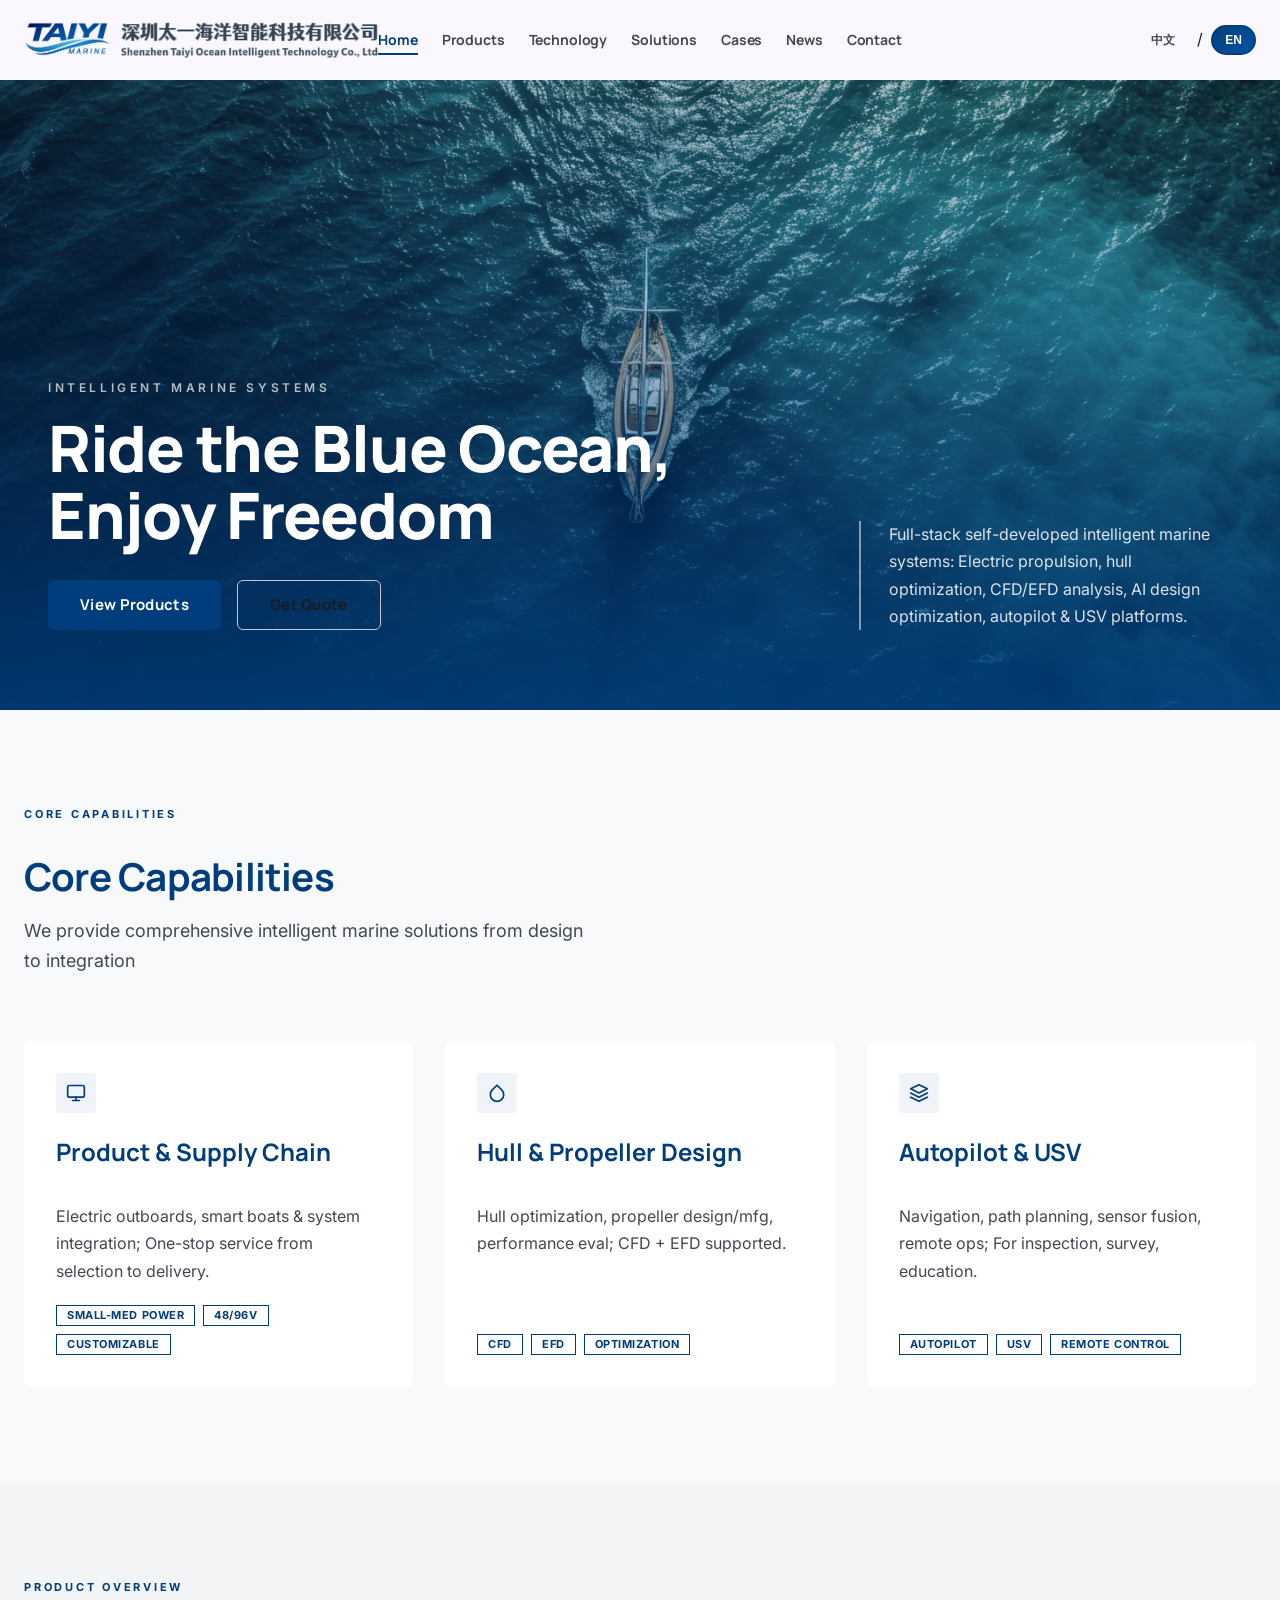
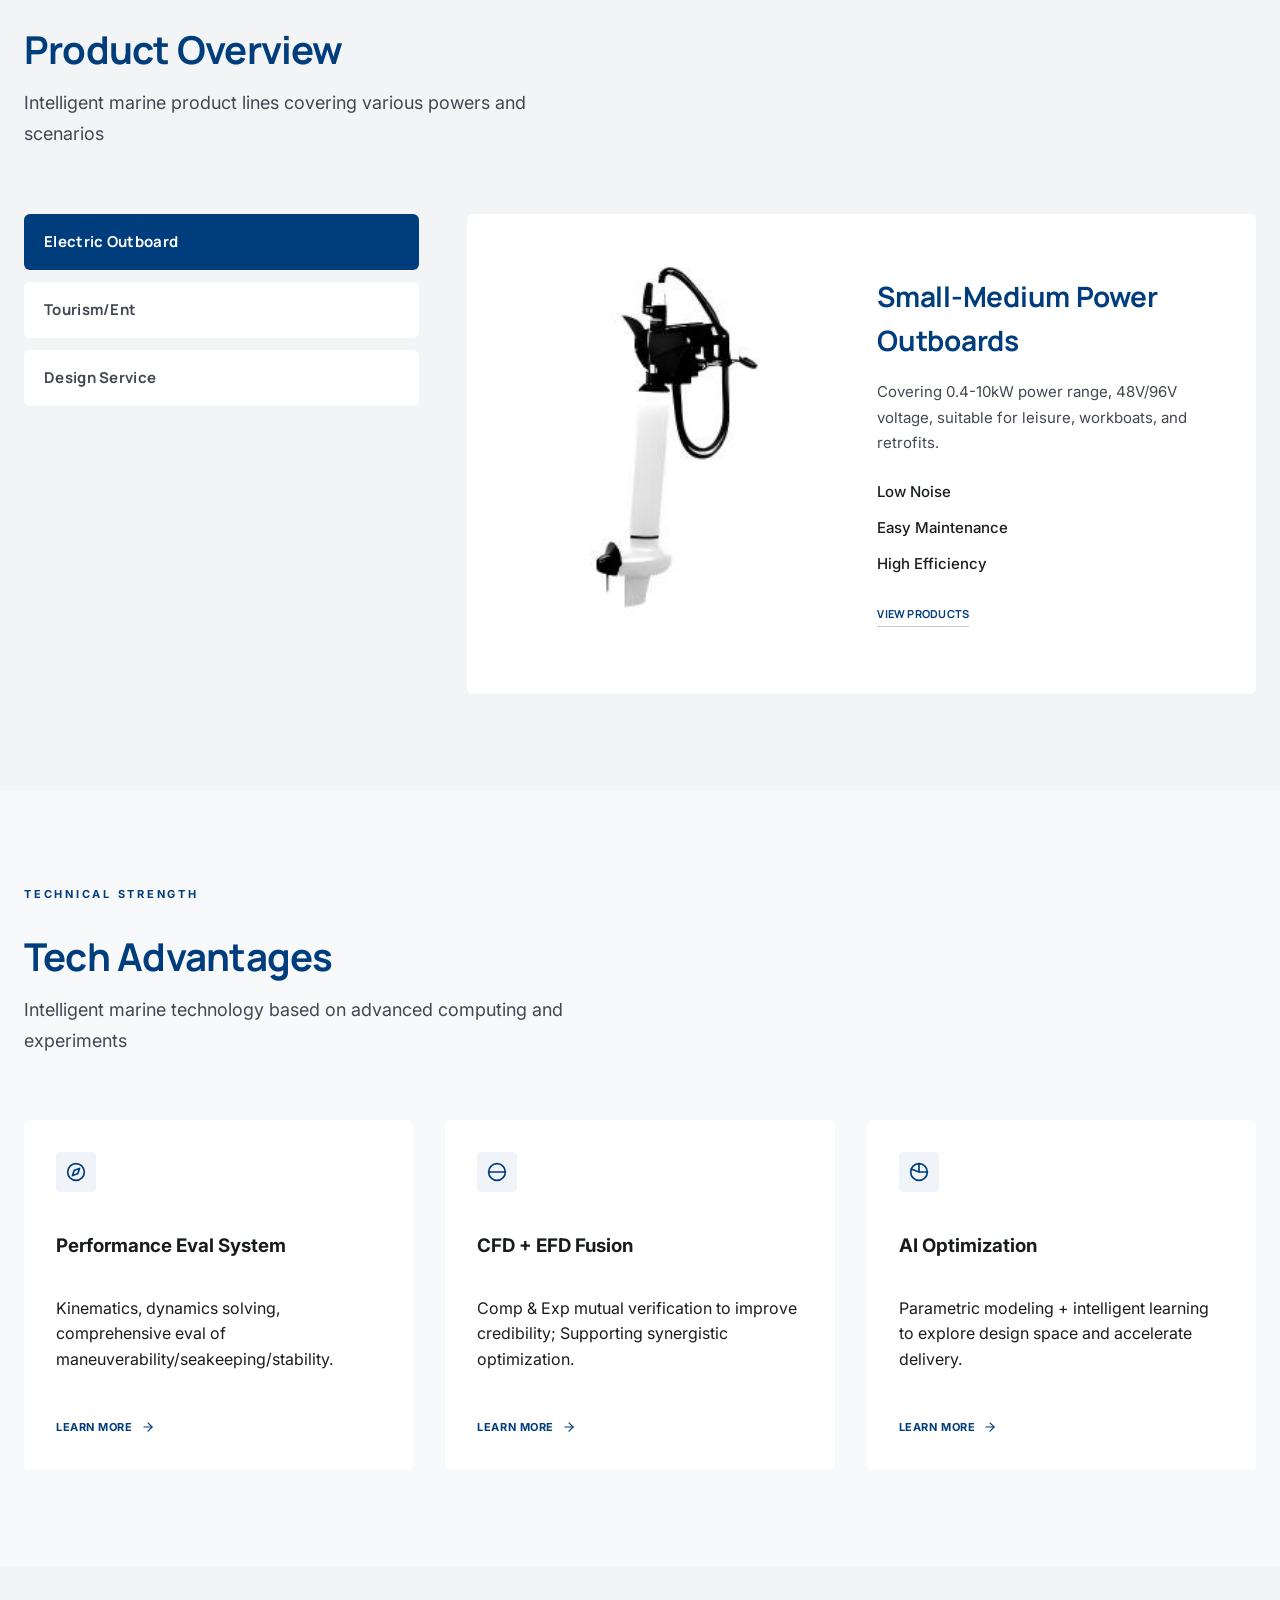
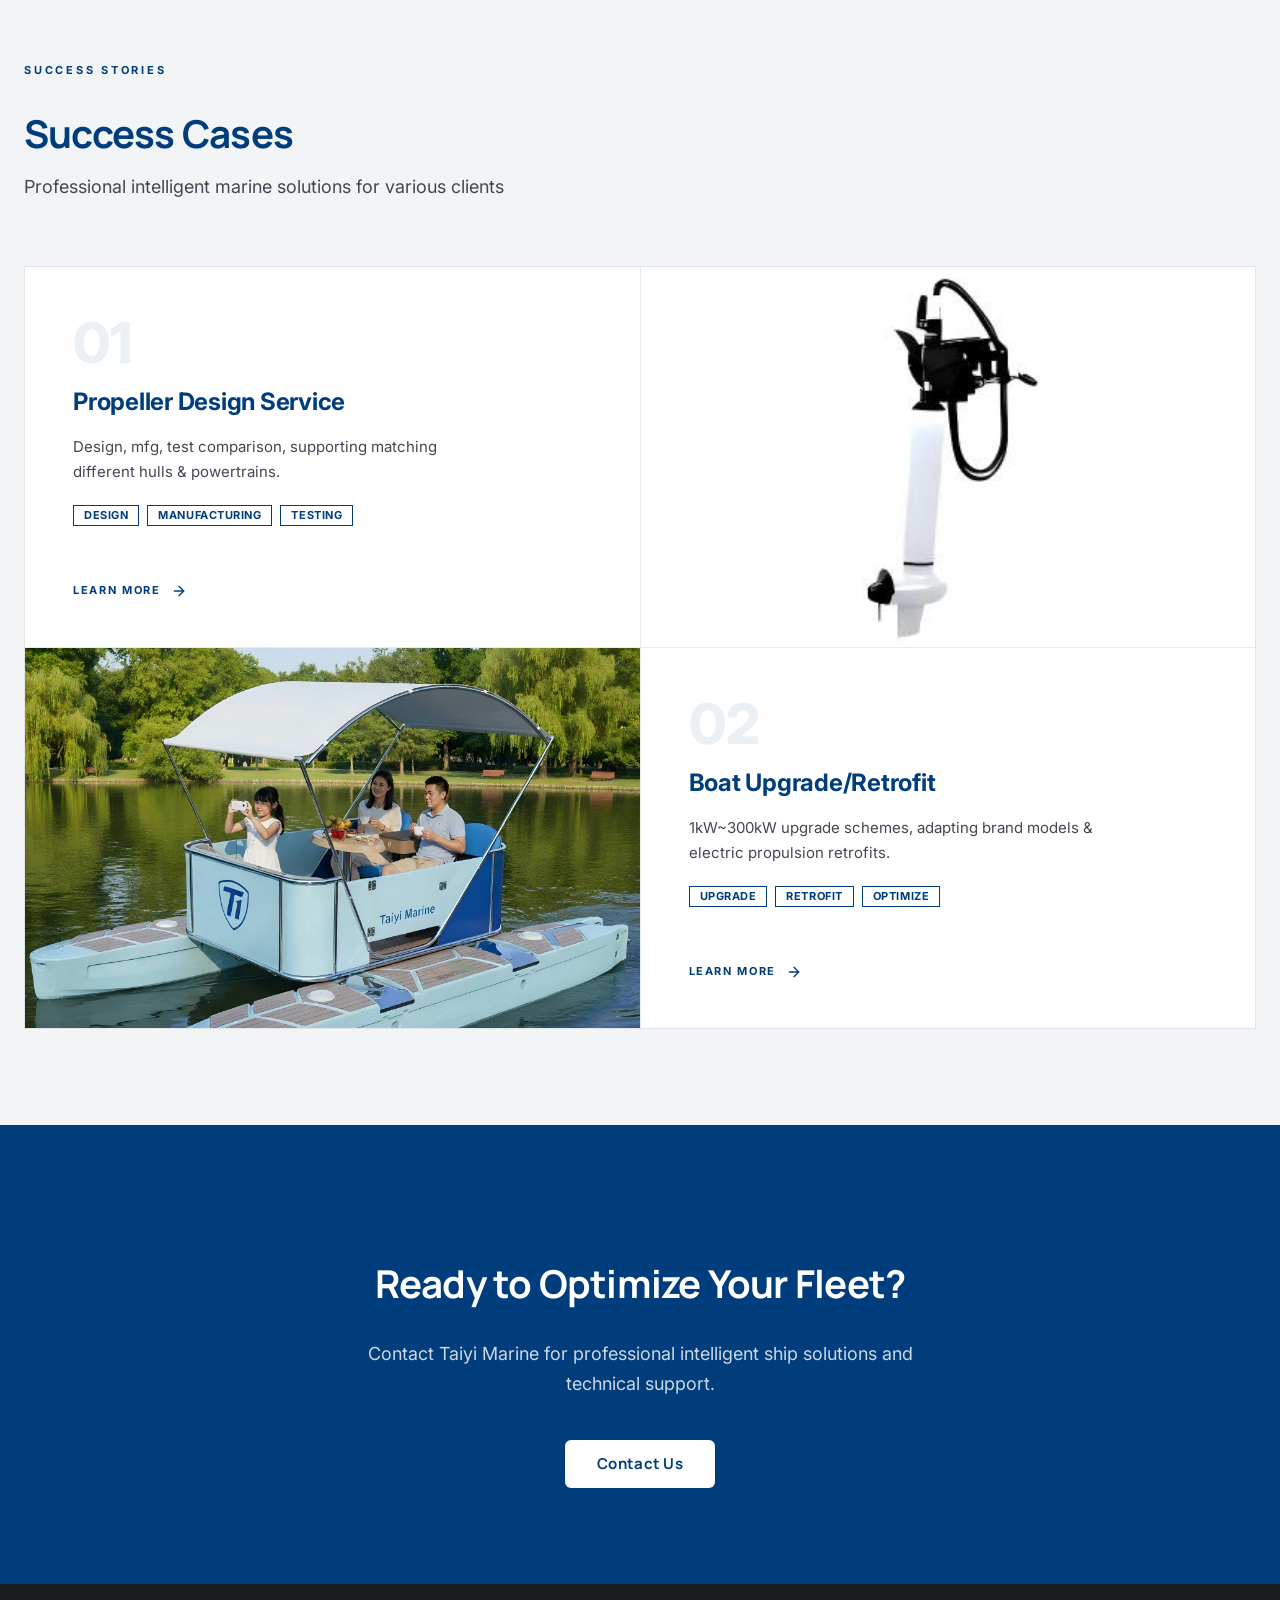
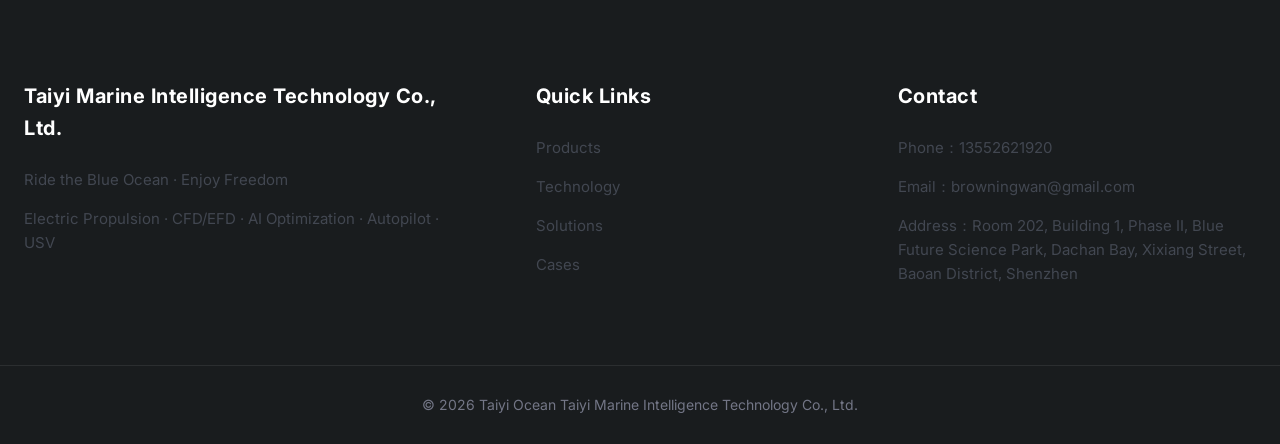
==== commit 968a65d1: "refactor: redesign homepage and technology page with industrial minimalism - Adopt product page's in" ====
--- a/index.html
+++ b/index.html
@@ -4,6 +4,9 @@
   <meta charset="UTF-8"/>
   <meta name="viewport" content="width=device-width, initial-scale=1.0"/>
   <title>太一海洋 · 智能船舶系统</title>
+  <link rel="preconnect" href="https://fonts.googleapis.com">
+  <link rel="preconnect" href="https://fonts.gstatic.com" crossorigin>
+  <link href="https://fonts.googleapis.com/css2?family=Inter:wght@300;400;500;600&family=Manrope:wght@400;600;700;800&display=swap" rel="stylesheet">
   <link rel="stylesheet" href="assets/styles.css"/>
 </head>
 <body>
@@ -13,10 +16,10 @@
   <div class="wrap">
     <a class="brand" href="index.html" data-nav>
       <span>
-        <img src="assets/images/logo.png" alt="TAIYI MARINE" style="width: auto; height: 30px; object-fit: cover;">
-      </span> 
+        <img src="assets/images/logo.png" alt="TAIYI MARINE" class="brand-logo-img">
+      </span>
       <span>
-        <img src="assets/images/company-name.png" alt="TAIYI MARINE" style="width: auto; height: 30px; object-fit: cover;">
+        <img src="assets/images/company-name.png" alt="TAIYI MARINE" class="brand-logo-img">
       </span>
     </a>
 
@@ -37,7 +40,7 @@
         <span>/</span>
         <button class="lang-btn" data-lang="en">EN</button>
       </div>
-      <!-- 移动端菜单按钮 (新增) -->
+      <!-- 移动端菜单按钮 -->
       <button class="burger" aria-label="Toggle Menu">
         <svg viewBox="0 0 24 24" width="24" height="24" stroke="currentColor" stroke-width="2" fill="none" stroke-linecap="round" stroke-linejoin="round"><line x1="3" y1="12" x2="21" y2="12"></line><line x1="3" y1="6" x2="21" y2="6"></line><line x1="3" y1="18" x2="21" y2="18"></line></svg>
       </button>
@@ -60,46 +63,22 @@
 <main id="main">
   <!-- Hero区域 -->
   <section class="hero">
-    <div class="container grid">
-      <div class="reveal">
-        <div class="kicker" data-translate="home-kicker">智能船舶系统</div>
-        <h1 class="h1" data-translate="home-title">驰骋蓝海，智享自由</h1>
-        <p class="lead" data-translate="home-subtitle">
-          全栈自研智能船舶系统：电动推进、船型优化、CFD/EFD分析、AI设计优化、自动驾驶与无人船平台。
-          为您提供从产品到技术再到解决方案的一体化专业服务。
-        </p>
+    <div class="hero__bg">
+      <img src="assets/images/index.jpg" alt="智能船舶" data-translate-alt="home-hero-img-alt">
+    </div>
+    <div class="hero__content">
+      <div>
+        <span class="hero__kicker" data-translate="home-kicker">智能船舶系统</span>
+        <h1 data-translate="home-title">驰骋蓝海，智享自由</h1>
         <div class="actions">
           <a class="btn primary" href="products.html" data-nav data-translate="btn-view-products">查看产品</a>
           <a class="btn ghost" href="contact.html" data-nav data-translate="btn-get-quote">获取方案</a>
         </div>
-        <div class="pills">
-          <span class="pill" data-translate="home-pill-1">电动外机 0.4-10kW</span>
-          <span class="pill" data-translate="home-pill-2">螺旋桨设计/制造</span>
-          <span class="pill" data-translate="home-pill-3">自动驾驶/无人船</span>
-          <span class="pill" data-translate="home-pill-4">CFD + EFD 实验能力</span>
-        </div>
-      </div>
-
-      <aside class="heroCard reveal">
-        <div class="stats">
-          <div class="stat">
-            <b data-translate="home-stat-1-title">工业4.0</b>
-            <span data-translate="home-stat-1-desc">智能制造与海洋实训平台一体化解决方案</span>
-          </div>
-          <div class="stat">
-            <b data-translate="home-stat-2-title">CFD / EFD</b>
-            <span data-translate="home-stat-2-desc">船型、阻力、操纵性专业性能评估</span>
-          </div>
-          <div class="stat">
-            <b data-translate="home-stat-3-title">智能控制</b>
-            <span data-translate="home-stat-3-desc">先进控制系统与可扩展集成架构</span>
-          </div>
-          <div class="stat">
-            <b data-translate="home-stat-4-title">案例落地</b>
-            <span data-translate="home-stat-4-desc">文旅船、改造升级、螺旋桨优化成功案例</span>
-          </div>
-        </div>
-      </aside>
+      </div>
+      <p class="hero__desc" data-translate="home-subtitle">
+        全栈自研智能船舶系统：电动推进、船型优化、CFD/EFD分析、AI设计优化、自动驾驶与无人船平台。
+        为您提供从产品到技术再到解决方案的一体化专业服务。
+      </p>
     </div>
   </section>
 
@@ -107,12 +86,16 @@
   <section class="section">
     <div class="container">
       <div class="header reveal">
+        <span class="kicker" data-translate="home-capabilities-kicker">Core Capabilities</span>
         <h2 data-translate="home-capabilities">核心能力</h2>
         <p data-translate="home-capabilities-desc">我们提供从产品设计到系统集成的全方位智能船舶解决方案</p>
       </div>
 
       <div class="grid3">
         <div class="card reveal">
+          <div class="card-icon">
+            <svg viewBox="0 0 24 24" fill="none" stroke="currentColor" stroke-width="2" stroke-linecap="round" stroke-linejoin="round"><rect x="2" y="3" width="20" height="14" rx="2" ry="2"></rect><line x1="8" y1="21" x2="16" y2="21"></line><line x1="12" y1="17" x2="12" y2="21"></line></svg>
+          </div>
           <h3 data-translate="home-cap-1">产品与供应链</h3>
           <p data-translate="home-cap-1-desc">电动外机、智能船艇与系统集成；提供从选型、适配到交付的一站式服务。</p>
           <div class="badges">
@@ -122,6 +105,9 @@
           </div>
         </div>
         <div class="card reveal">
+          <div class="card-icon">
+            <svg viewBox="0 0 24 24" fill="none" stroke="currentColor" stroke-width="2" stroke-linecap="round" stroke-linejoin="round"><path d="M12 2.69l5.66 5.66a8 8 0 1 1-11.31 0z"></path></svg>
+          </div>
           <h3 data-translate="home-cap-2">船体/螺旋桨设计</h3>
           <p data-translate="home-cap-2-desc">船型优化、螺旋桨设计/制造、性能评估；CFD + EFD 支撑可量化指标。</p>
           <div class="badges">
@@ -131,6 +117,9 @@
           </div>
         </div>
         <div class="card reveal">
+          <div class="card-icon">
+            <svg viewBox="0 0 24 24" fill="none" stroke="currentColor" stroke-width="2" stroke-linecap="round" stroke-linejoin="round"><polygon points="12 2 2 7 12 12 22 7 12 2"></polygon><polyline points="2 17 12 22 22 17"></polyline><polyline points="2 12 12 17 22 12"></polyline></svg>
+          </div>
           <h3 data-translate="home-cap-3">自动驾驶与无人船</h3>
           <p data-translate="home-cap-3-desc">导航、路径规划、多传感器融合、远程运维；适用于巡检、测绘、教学展示。</p>
           <div class="badges">
@@ -143,97 +132,99 @@
     </div>
   </section>
 
-  <!-- 产品概览 (已修复按钮位置) -->
+  <!-- 产品概览 -->
   <section class="section alt">
     <div class="container">
       <div class="header reveal">
+        <span class="kicker" data-translate="home-products-kicker">Product Overview</span>
         <h2 data-translate="home-products">产品概览</h2>
-        <p data-translate="home-products-desc">覆盖不同功率和应用场景的智能船舶产品线</p>
-      </div>
-
-      <div class="card reveal" data-tabs>
-        <div class="tabs">
-          <div class="tab active" data-translate="products-tab-outboard">电动外机</div>
-          <div class="tab" data-translate="products-tab-tourism">文旅/娱乐</div>
-          <div class="tab" data-translate="products-tab-design">设计服务</div>
-        </div>
-
-        <div class="tabpanels">
+        <p data-translate="home-products-desc">覆盖电动推进、文旅船艇与设计服务的完整产品线</p>
+      </div>
+
+      <div class="product-showcase" data-tabs>
+        <!-- 左侧：Tab 按钮 -->
+        <div class="product-showcase-nav reveal">
+          <div class="product-tab tab active" data-translate="products-tab-outboard">
+            <span class="tab-number">01</span>
+            <span>电动外机</span>
+            <svg viewBox="0 0 24 24"><path d="M13 2L3 14h9l-1 8 10-12h-9l1-8z"></path></svg>
+          </div>
+          <div class="product-tab tab" data-translate="products-tab-tourism">
+            <span class="tab-number">02</span>
+            <span>文旅/娱乐</span>
+            <svg viewBox="0 0 24 24"><path d="M2 21l2-2 16-6-6-16-16 6-2 2"></path><path d="M13 13l5 5"></path></svg>
+          </div>
+          <div class="product-tab tab" data-translate="products-tab-design">
+            <span class="tab-number">03</span>
+            <span>设计服务</span>
+            <svg viewBox="0 0 24 24"><path d="M2 12h20"></path><path d="M2 12c0-5.5 4.5-10 10-10s10 4.5 10 10"></path><path d="M2 12c0 5.5 4.5 10 10 10s10-4.5 10-10"></path></svg>
+          </div>
+        </div>
+
+        <!-- 右侧：内容面板 -->
+        <div class="tabpanels product-showcase-panels reveal">
           <!-- 面板 1：电动外机 -->
           <div class="panel active">
-            <div class="grid2">
-              <div style="display: flex; flex-direction: column;">
-                <h3 style="margin-top:0;color:var(--blue-900);" data-translate="products-outboard-title">中小功率电动外机</h3>
-                <p style="color:var(--text-muted);line-height:1.8;" data-translate="products-outboard-desc">
-                  覆盖 0.4-10kW 功率范围，支持 48V/96V 电压，适用于休闲船、工作艇、改造升级等多种场景。
-                </p>
-                <div class="badges" style="margin-bottom: 24px;">
-                  <span class="badge" data-translate="products-outboard-badge-1">低噪</span>
-                  <span class="badge" data-translate="products-outboard-badge-2">易维护</span>
-                  <span class="badge" data-translate="products-outboard-badge-3">高效率</span>
-                </div>
-                <!-- 修复：按钮移至此处，符合图片描述 -->
-                <div style="margin-top: auto;">
-                  <a class="btn primary" href="products.html" data-nav data-translate="btn-view-products">查看产品</a>
-                </div>
-              </div>
-              <div class="media">
-                <div class="media-placeholder">
-                  <img src="assets/images/中小功率船舶电动舷外机.jpg" 
-                       alt="电动舷外机" style="width: 100%; height: 100%; object-fit: center;">
-                </div>
+            <div class="product-panel-inner">
+              <div class="product-panel-media">
+                <img src="assets/images/中小功率船舶电动舷外机.jpg" alt="电动舷外机">
+              </div>
+              <div class="product-panel-content">
+                <h3 data-translate="products-outboard-title">中小功率电动外机</h3>
+                <p data-translate="products-outboard-desc">覆盖 0.4-10kW 功率范围，支持 48V/96V 电压，适用于休闲船、工作艇、改造升级等多种场景。</p>
+                <ul class="product-panel-features">
+                  <li data-translate="products-outboard-badge-1"><span class="feature-check"><svg viewBox="0 0 24 24"><polyline points="20 6 9 17 4 12"></polyline></svg></span>低噪</li>
+                  <li data-translate="products-outboard-badge-2"><span class="feature-check"><svg viewBox="0 0 24 24"><polyline points="20 6 9 17 4 12"></polyline></svg></span>易维护</li>
+                  <li data-translate="products-outboard-badge-3"><span class="feature-check"><svg viewBox="0 0 24 24"><polyline points="20 6 9 17 4 12"></polyline></svg></span>高效率</li>
+                </ul>
+                <a class="product-panel-link" href="products.html" data-nav data-translate="btn-view-products">
+                  查看产品
+                  <svg viewBox="0 0 24 24"><line x1="7" y1="17" x2="17" y2="7"></line><polyline points="7 7 17 7 17 17"></polyline></svg>
+                </a>
               </div>
             </div>
           </div>
 
           <!-- 面板 2：文旅船 -->
           <div class="panel">
-            <div class="grid2">
-              <div style="display: flex; flex-direction: column;">
-                <h3 style="margin-top:0;color:var(--blue-900);" data-translate="products-tourism-title">文旅船艇解决方案</h3>
-                <p style="color:var(--text-muted);line-height:1.8;" data-translate="products-tourism-desc">
-                  低功率慢行文旅船：续航长、稳定性强；高速娱乐船：体验感强，支持智能驾驶辅助。
-                </p>
-                <div class="badges" style="margin-bottom: 24px;">
-                  <span class="badge" data-translate="products-tourism-badge-1">文旅运营</span>
-                  <span class="badge" data-translate="products-tourism-badge-2">体验场景</span>
-                  <span class="badge" data-translate="products-tourism-badge-3">系统集成</span>
-                </div>
-                <div style="margin-top: auto;">
-                   <a class="btn primary" href="products.html" data-nav data-translate="btn-view-products">查看产品</a>
-                </div>
-              </div>
-              <div class="media">
-                <div class="media-placeholder">
-                  <img src="assets/images/智能文旅船.png" 
-                       alt="文旅船" style="width: 100%; height: 100%; object-fit: cover;">
-                </div>
+            <div class="product-panel-inner">
+              <div class="product-panel-media">
+                <img src="assets/images/智能文旅船.png" alt="文旅船">
+              </div>
+              <div class="product-panel-content">
+                <h3 data-translate="products-tourism-title">文旅船艇解决方案</h3>
+                <p data-translate="products-tourism-desc">低功率慢行文旅船：续航长、稳定性强；高速娱乐船：体验感强，支持智能驾驶辅助。</p>
+                <ul class="product-panel-features">
+                  <li data-translate="products-tourism-badge-1"><span class="feature-check"><svg viewBox="0 0 24 24"><polyline points="20 6 9 17 4 12"></polyline></svg></span>文旅运营</li>
+                  <li data-translate="products-tourism-badge-2"><span class="feature-check"><svg viewBox="0 0 24 24"><polyline points="20 6 9 17 4 12"></polyline></svg></span>体验场景</li>
+                  <li data-translate="products-tourism-badge-3"><span class="feature-check"><svg viewBox="0 0 24 24"><polyline points="20 6 9 17 4 12"></polyline></svg></span>系统集成</li>
+                </ul>
+                <a class="product-panel-link" href="products.html" data-nav data-translate="btn-view-products">
+                  查看产品
+                  <svg viewBox="0 0 24 24"><line x1="7" y1="17" x2="17" y2="7"></line><polyline points="7 7 17 7 17 17"></polyline></svg>
+                </a>
               </div>
             </div>
           </div>
 
           <!-- 面板 3：设计服务 -->
           <div class="panel">
-            <div class="grid2">
-              <div style="display: flex; flex-direction: column;">
-                <h3 style="margin-top:0;color:var(--blue-900);" data-translate="products-design-title">船体优化 & 螺旋桨设计</h3>
-                <p style="color:var(--text-muted);line-height:1.8;" data-translate="products-design-desc">
-                  输入船体图纸/性能需求，输出螺旋桨与三电配置方案；支持 CFD、EFD 验证闭环。
-                </p>
-                <div class="badges" style="margin-bottom: 24px;">
-                  <span class="badge" data-translate="products-design-badge-1">阻力/兴波</span>
-                  <span class="badge" data-translate="products-design-badge-2">操纵性</span>
-                  <span class="badge" data-translate="products-design-badge-3">效率提升</span>
-                </div>
-                 <div style="margin-top: auto;">
-                   <a class="btn primary" href="cases.html" data-nav data-translate="btn-view-cases">查看案例</a>
-                </div>
-              </div>
-              <div class="media">
-                <div class="media-placeholder">
-                  <img src="assets/images/设计服务流程图.png" 
-                       alt="设计服务" style="width: 100%; height: 100%; object-fit: cover;">
-                </div>
+            <div class="product-panel-inner">
+              <div class="product-panel-media">
+                <img src="assets/images/设计服务流程图.png" alt="设计服务">
+              </div>
+              <div class="product-panel-content">
+                <h3 data-translate="products-design-title">船体优化 &amp; 螺旋桨设计</h3>
+                <p data-translate="products-design-desc">输入船体图纸/性能需求，输出螺旋桨与三电配置方案；支持 CFD、EFD 验证闭环。</p>
+                <ul class="product-panel-features">
+                  <li data-translate="products-design-badge-1"><span class="feature-check"><svg viewBox="0 0 24 24"><polyline points="20 6 9 17 4 12"></polyline></svg></span>阻力/兴波</li>
+                  <li data-translate="products-design-badge-2"><span class="feature-check"><svg viewBox="0 0 24 24"><polyline points="20 6 9 17 4 12"></polyline></svg></span>操纵性</li>
+                  <li data-translate="products-design-badge-3"><span class="feature-check"><svg viewBox="0 0 24 24"><polyline points="20 6 9 17 4 12"></polyline></svg></span>效率提升</li>
+                </ul>
+                <a class="product-panel-link" href="cases.html" data-nav data-translate="btn-view-cases">
+                  查看案例
+                  <svg viewBox="0 0 24 24"><line x1="7" y1="17" x2="17" y2="7"></line><polyline points="7 7 17 7 17 17"></polyline></svg>
+                </a>
               </div>
             </div>
           </div>
@@ -246,27 +237,51 @@
   <section class="section">
     <div class="container">
       <div class="header reveal">
+        <span class="kicker" data-translate="home-tech-kicker">Technical Strength</span>
         <h2 data-translate="home-tech">技术优势</h2>
         <p data-translate="home-tech-desc">基于先进计算与实验方法的智能船舶技术</p>
       </div>
 
       <div class="grid3">
-        <div class="card reveal">
+        <div class="card-glow reveal">
+          <div class="card-icon" style="background: rgba(0, 61, 124, 0.06); color: var(--primary);">
+            <svg viewBox="0 0 24 24" fill="none" stroke="currentColor" stroke-width="2" stroke-linecap="round" stroke-linejoin="round"><circle cx="12" cy="12" r="10"></circle><polygon points="16.24 7.76 14.12 14.12 7.76 16.24 9.88 9.88 16.24 7.76"></polygon></svg>
+          </div>
           <h3 data-translate="home-tech-1">性能评估系统</h3>
           <p data-translate="home-tech-1-desc">船舶运动学、动力学求解，操纵性/耐波性/稳定性/快速性综合评估。</p>
-        </div>
-        <div class="card reveal">
+          <div style="margin-top: var(--space-6);">
+            <a href="technology.html" data-nav style="color: var(--primary); font-weight: 700; display: inline-flex; align-items: center; gap: var(--space-2); font-size: 11px; letter-spacing: 0.05em; text-transform: uppercase;">
+              <span data-translate="btn-learn-more">查看技术详情</span>
+              <svg width="14" height="14" viewBox="0 0 24 24" fill="none" stroke="currentColor" stroke-width="2" stroke-linecap="round" stroke-linejoin="round"><line x1="5" y1="12" x2="19" y2="12"></line><polyline points="12 5 19 12 12 19"></polyline></svg>
+            </a>
+          </div>
+        </div>
+        <div class="card-glow reveal">
+          <div class="card-icon" style="background: rgba(0, 61, 124, 0.06); color: var(--primary);">
+            <svg viewBox="0 0 24 24" fill="none" stroke="currentColor" stroke-width="2" stroke-linecap="round" stroke-linejoin="round"><path d="M2 12h20"></path><path d="M2 12c0-5.5 4.5-10 10-10s10 4.5 10 10"></path><path d="M2 12c0 5.5 4.5 10 10 10s10-4.5 10-10"></path></svg>
+          </div>
           <h3 data-translate="home-tech-2">CFD + EFD 融合</h3>
           <p data-translate="home-tech-2-desc">计算与实验互证，提升预测可信度；支撑外形、桨叶、控制面协同优化。</p>
-        </div>
-        <div class="card reveal">
+          <div style="margin-top: var(--space-6);">
+            <a href="technology.html" data-nav style="color: var(--primary); font-weight: 700; display: inline-flex; align-items: center; gap: var(--space-2); font-size: 11px; letter-spacing: 0.05em; text-transform: uppercase;">
+              <span data-translate="btn-learn-more">查看技术详情</span>
+              <svg width="14" height="14" viewBox="0 0 24 24" fill="none" stroke="currentColor" stroke-width="2" stroke-linecap="round" stroke-linejoin="round"><line x1="5" y1="12" x2="19" y2="12"></line><polyline points="12 5 19 12 12 19"></polyline></svg>
+            </a>
+          </div>
+        </div>
+        <div class="card-glow reveal">
+          <div class="card-icon" style="background: rgba(0, 61, 124, 0.06); color: var(--primary);">
+            <svg viewBox="0 0 24 24" fill="none" stroke="currentColor" stroke-width="2" stroke-linecap="round" stroke-linejoin="round"><path d="M12 2a10 10 0 1 0 10 10H12V2z"></path><path d="M12 2a10 10 0 0 1 10 10"></path><path d="M12 12L2.5 8.5"></path></svg>
+          </div>
           <h3 data-translate="home-tech-3">AI 优化设计</h3>
           <p data-translate="home-tech-3-desc">参数化建模 + 智能学习，快速探索设计空间，加速从方案到落地。</p>
-        </div>
-      </div>
-
-      <div style="margin-top:32px; text-align: center;" class="reveal">
-        <a class="btn ghost" href="technology.html" data-nav data-translate="btn-learn-more">查看技术详情</a>
+          <div style="margin-top: var(--space-6);">
+            <a href="technology.html" data-nav style="color: var(--primary); font-weight: 700; display: inline-flex; align-items: center; gap: var(--space-2); font-size: 11px; letter-spacing: 0.05em; text-transform: uppercase;">
+              <span data-translate="btn-learn-more">查看技术详情</span>
+              <svg width="14" height="14" viewBox="0 0 24 24" fill="none" stroke="currentColor" stroke-width="2" stroke-linecap="round" stroke-linejoin="round"><line x1="5" y1="12" x2="19" y2="12"></line><polyline points="12 5 19 12 12 19"></polyline></svg>
+            </a>
+          </div>
+        </div>
       </div>
     </div>
   </section>
@@ -275,38 +290,61 @@
   <section class="section alt">
     <div class="container">
       <div class="header reveal">
+        <span class="kicker" data-translate="home-cases-kicker">Success Stories</span>
         <h2 data-translate="home-cases">成功案例</h2>
         <p data-translate="home-cases-desc">我们为各类客户提供专业的智能船舶解决方案</p>
       </div>
 
-      <div class="grid3">
-        <a class="card reveal" href="cases.html" data-nav>
-          <h3 data-translate="home-case-1">螺旋桨设计服务</h3>
-          <p data-translate="home-case-1-desc">设计、制造、测试对比，支持匹配不同船体与动力系统。</p>
-          <div class="badges">
-            <span class="badge" data-translate="home-case-1-badge-1">设计</span>
-            <span class="badge" data-translate="home-case-1-badge-2">制造</span>
-            <span class="badge" data-translate="home-case-1-badge-3">测试</span>
-          </div>
-        </a>
-        <a class="card reveal" href="cases.html" data-nav>
-          <h3 data-translate="home-case-2">船艇升级/改造</h3>
-          <p data-translate="home-case-2-desc">1kW~300kW 方案升级，适配品牌船型与电推进系统改造。</p>
-          <div class="badges">
-            <span class="badge" data-translate="home-case-2-badge-1">升级</span>
-            <span class="badge" data-translate="home-case-2-badge-2">改造</span>
-            <span class="badge" data-translate="home-case-2-badge-3">优化</span>
-          </div>
-        </a>
-        <a class="card reveal" href="cases.html" data-nav>
-          <h3 data-translate="home-case-3">水上自行车</h3>
-          <p data-translate="home-case-3-desc">操控灵敏、姿态稳定、户外水域可控；适配文旅运营场景。</p>
-          <div class="badges">
-            <span class="badge" data-translate="home-case-3-badge-1">文旅</span>
-            <span class="badge" data-translate="home-case-3-badge-2">娱乐</span>
-            <span class="badge" data-translate="home-case-3-badge-3">运营</span>
-          </div>
-        </a>
+      <div class="solution-grid reveal">
+        <div class="solution-cell">
+          <div>
+            <div class="solution-cell__num">01</div>
+            <h3 class="solution-cell__title" data-translate="home-case-1">螺旋桨设计服务</h3>
+            <p class="solution-cell__desc" data-translate="home-case-1-desc">设计、制造、测试对比，支持匹配不同船体与动力系统。</p>
+            <div class="badges">
+              <span class="badge" data-translate="home-case-1-badge-1">设计</span>
+              <span class="badge" data-translate="home-case-1-badge-2">制造</span>
+              <span class="badge" data-translate="home-case-1-badge-3">测试</span>
+            </div>
+          </div>
+          <a class="solution-cell__link" href="cases.html" data-nav>
+            <span data-translate="btn-learn-more">查看详情</span>
+            <svg viewBox="0 0 24 24" fill="none" stroke="currentColor" stroke-width="2" stroke-linecap="round" stroke-linejoin="round"><line x1="5" y1="12" x2="19" y2="12"></line><polyline points="12 5 19 12 12 19"></polyline></svg>
+          </a>
+        </div>
+        <div class="solution-cell solution-cell--image">
+          <img src="assets/images/中小功率船舶电动舷外机.jpg" alt="螺旋桨设计">
+        </div>
+        <div class="solution-cell solution-cell--image">
+          <img src="assets/images/智能文旅船.png" alt="船艇升级">
+        </div>
+        <div class="solution-cell">
+          <div>
+            <div class="solution-cell__num">02</div>
+            <h3 class="solution-cell__title" data-translate="home-case-2">船艇升级/改造</h3>
+            <p class="solution-cell__desc" data-translate="home-case-2-desc">1kW~300kW 方案升级，适配品牌船型与电推进系统改造。</p>
+            <div class="badges">
+              <span class="badge" data-translate="home-case-2-badge-1">升级</span>
+              <span class="badge" data-translate="home-case-2-badge-2">改造</span>
+              <span class="badge" data-translate="home-case-2-badge-3">优化</span>
+            </div>
+          </div>
+          <a class="solution-cell__link" href="cases.html" data-nav>
+            <span data-translate="btn-learn-more">查看详情</span>
+            <svg viewBox="0 0 24 24" fill="none" stroke="currentColor" stroke-width="2" stroke-linecap="round" stroke-linejoin="round"><line x1="5" y1="12" x2="19" y2="12"></line><polyline points="12 5 19 12 12 19"></polyline></svg>
+          </a>
+        </div>
+      </div>
+    </div>
+  </section>
+
+  <!-- CTA区域 -->
+  <section class="cta-section">
+    <div class="container">
+      <div class="cta-card reveal">
+        <h2 data-translate="home-cta-title">准备好优化您的船队了吗？</h2>
+        <p data-translate="home-cta-desc">联系太一海洋，获取专业的智能船舶解决方案与技术支持。</p>
+        <a class="btn" href="contact.html" data-nav data-translate="btn-contact-us">立即咨询</a>
       </div>
     </div>
   </section>
--- a/assets/styles.css
+++ b/assets/styles.css
@@ -1,7 +1,33 @@
 /* ================== 太一海洋 - 全局样式表 ================== */
 
+@import url('https://fonts.googleapis.com/css2?family=Inter:wght@300;400;500;600&family=Manrope:wght@400;600;700;800&display=swap');
+
 :root {
-  /* --- 品牌色系定义 --- */
+  /* --- 工业极简设计系统 --- */
+  --primary: #003d7c;
+  --primary-container: #0054a6;
+  --on-primary: #ffffff;
+  --on-primary-container: #c9d4ff;
+  --secondary: #4a5c91;
+  --secondary-container: #b0c2fd;
+  --on-secondary-container: #3c4f82;
+  --surface: #f7f9fb;
+  --surface-bright: #f7f9fb;
+  --surface-dim: #d9d9e4;
+  --surface-container-lowest: #ffffff;
+  --surface-container-low: #f2f4f6;
+  --surface-container: #e8ecf1;
+  --surface-container-high: #e0e4ea;
+  --surface-container-highest: #d5dce4;
+  --surface-variant: #e1e2ed;
+  --on-surface: #191c1e;
+  --on-surface-variant: #424751;
+  --outline: #737686;
+  --outline-variant: #c2c6d3;
+  --background: #f7f9fb;
+  --on-background: #191c1e;
+
+  /* --- 品牌色系定义 (兼容旧版) --- */
   --blue-950: #020617;
   --blue-900: #0f172a;
   --blue-800: #1e3a8a;
@@ -13,19 +39,77 @@
   --blue-50: #f8fafc;
 
   /* --- 功能配色 --- */
-  --table-head-bg: #172554; /* 表头深蓝色 */
-  --text-main: #1e293b;     /* 主要文字色 */
-  --text-muted: #64748b;    /* 次要/弱化文字色 */
-  --text-light: #94a3b8;    /* 浅色文字(用于深底) */
+  --table-head-bg: #172554;
+  --text-main: #191b23;
+  --text-muted: #434654;
+  --text-light: #737686;
   --white: #ffffff;
 
-  /* --- 阴影与圆角 --- */
-  --shadow-sm: 0 1px 2px 0 rgba(0,0,0,0.05);
-  --shadow-md: 0 4px 6px -1px rgba(0,0,0,0.1), 0 2px 4px -1px rgba(0,0,0,0.06);
-  --shadow-lg: 0 10px 15px -3px rgba(0,0,0,0.1), 0 4px 6px -2px rgba(0,0,0,0.05);
-  --shadow-card: 0 20px 25px -5px rgba(0,0,0,0.1), 0 10px 10px -5px rgba(0,0,0,0.04);
-  --shadow-hover: 0 25px 50px -12px rgba(0, 0, 0, 0.25);
-  --radius: 12px;
+  /* --- 语义化颜色别名 (方便换肤) --- */
+  --nav-bg: rgba(250, 248, 255, 0.8);
+  --nav-bg-scroll: rgba(250, 248, 255, 0.95);
+  --nav-border: rgba(0, 0, 0, 0.03);
+  --border-subtle: rgba(0, 0, 0, 0.03);
+  --border-light: rgba(0, 0, 0, 0.05);
+  --glass-bg: rgba(255, 255, 255, 0.7);
+  --glass-border: rgba(255, 255, 255, 0.3);
+  --footer-border-color: rgba(255, 255, 255, 0.1);
+  --footer-text-dim: rgba(255, 255, 255, 0.4);
+  --tint-5: rgba(0, 61, 162, 0.05);
+  --tint-10: rgba(0, 61, 162, 0.08);
+  --tint-15: rgba(0, 61, 162, 0.12);
+  --tint-20: rgba(0, 61, 162, 0.15);
+  --primary-10: rgba(0, 61, 162, 0.1);
+  --primary-20: rgba(0, 61, 162, 0.15);
+  --shadow-primary: 0 4px 12px rgba(0, 61, 162, 0.25);
+  --shadow-primary-hover: 0 8px 24px rgba(0, 61, 162, 0.35);
+  --shadow-mobile-menu: 0 10px 20px rgba(0, 0, 0, 0.08);
+  --shadow-step: 0 4px 12px rgba(0, 61, 162, 0.2);
+
+  /* --- 阴影与圆角（工业极简：小圆角、弱阴影） --- */
+  --shadow-sm: 0 1px 2px 0 rgba(0,0,0,0.03);
+  --shadow-md: 0 2px 4px rgba(0,0,0,0.04);
+  --shadow-lg: 0 4px 8px rgba(0,0,0,0.04);
+  --shadow-card: none;
+  --shadow-hover: 0 8px 24px rgba(0, 61, 124, 0.06);
+  --shadow-blue: none;
+  --radius-xs: 2px;
+  --radius-sm: 4px;
+  --radius: 6px;
+  --radius-lg: 8px;
+  --radius-xl: 12px;
+  --radius-2xl: 16px;
+  --radius-pill: 50px;
+
+  /* --- 间距系统 --- */
+  --space-1: 4px;
+  --space-2: 8px;
+  --space-3: 12px;
+  --space-4: 16px;
+  --space-5: 20px;
+  --space-6: 24px;
+  --space-7: 28px;
+  --space-8: 32px;
+  --space-10: 40px;
+  --space-12: 48px;
+  --space-14: 56px;
+  --space-16: 64px;
+  --space-20: 80px;
+  --space-24: 96px;
+  --space-25: 100px;
+
+  /* --- 字体系统 (流体排版) --- */
+  --text-2xs: 12px;
+  --text-xs: 14px;
+  --text-sm: 15px;
+  --text-base: clamp(16px, 1.5vw, 18px);
+  --text-lg: clamp(16px, 2vw, 20px);
+  --text-xl: clamp(18px, 2.5vw, 24px);
+  --text-2xl: clamp(20px, 3vw, 28px);
+  --text-3xl: clamp(24px, 4vw, 32px);
+  --text-4xl: clamp(28px, 5vw, 40px);
+  --text-hero: clamp(2.5rem, 5vw, 4rem);
+  --text-lead: clamp(1.125rem, 3vw, 1.75rem);
 
   /* --- 布局变量 --- */
   --max-w: 1280px;
@@ -39,251 +123,392 @@
 body {
   margin: 0;
   font-family: "Inter", "PingFang SC", "Microsoft YaHei", "Helvetica Neue", Arial, sans-serif;
-  color: var(--text-main);
-  background-color: var(--white);
+  color: var(--on-surface);
+  background-color: var(--surface);
   line-height: 1.6;
-  padding-top: var(--nav-height); /* 给固定导航栏留空 */
+  padding-top: var(--nav-height);
   opacity: 0;
-  transition: opacity 0.5s ease; /* 页面淡入效果 */
+  transition: opacity 0.5s ease;
 }
 body.fade-in { opacity: 1; }
 a { color: inherit; text-decoration: none; transition: color 0.2s; }
 img { max-width: 100%; display: block; height: auto; object-fit: cover; }
 
+/* 字体工具类 */
+.font-headline { font-family: "Manrope", "PingFang SC", "Microsoft YaHei", sans-serif; }
+.font-body { font-family: "Inter", "PingFang SC", "Microsoft YaHei", sans-serif; }
+
 /* ================== 导航栏 ================== */
 .nav {
-  position: fixed; 
-  top: 0; 
-  left: 0; 
+  position: fixed;
+  top: 0;
+  left: 0;
   right: 0;
   height: var(--nav-height);
   z-index: 1000;
-  background: rgba(255, 255, 255, 0.9);
-  backdrop-filter: blur(12px);
-  border-bottom: 1px solid rgba(0,0,0,0.05);
-  box-shadow: var(--shadow-sm);
+  background: var(--nav-bg);
+  backdrop-filter: blur(20px);
+  -webkit-backdrop-filter: blur(20px);
+  border-bottom: none;
+  box-shadow: none;
   transition: var(--transition);
 }
-/* 滚动时导航栏样式变化 */
 .nav.scrolled {
-  background: rgba(255, 255, 255, 0.95);
+  background: var(--nav-bg-scroll);
   box-shadow: var(--shadow-md);
 }
 
-/* 导航栏容器 - 使用Grid布局实现完美居中 */
 .nav .wrap {
   height: 100%;
   max-width: var(--max-w);
   margin: 0 auto;
-  padding: 0 24px;
+  padding: 0 var(--space-6);
   display: grid;
-  grid-template-columns: 1fr auto 1fr; /* 三列布局 */
-  align-items: center;
-}
-
-/* 品牌Logo - 左侧 */
+  grid-template-columns: 1fr auto 1fr;
+  align-items: center;
+}
+
 .brand {
   display: flex;
   align-items: center;
   gap: 10px;
   font-size: 1.5rem;
   font-weight: 800;
-  color: var(--blue-700);
+  color: var(--primary);
   letter-spacing: -0.5px;
-  justify-self: start; /* 左对齐 */
-}
-
-/* 品牌Logo中的图片样式 */
+  justify-self: start;
+}
+
 .brand img {
-  height: 50px; /* 根据实际logo调整高度 */
+  height: 50px;
   width: auto;
   object-fit: contain;
 }
 
-/* 导航链接 - 居中 */
+.brand-logo-img {
+  width: auto;
+  height: 30px;
+  object-fit: cover;
+}
+
 .navlinks {
   display: flex;
-  gap: 24px;
-  justify-self: center; /* 居中 */
-}
-
-.navlinks a { 
-  font-weight: 600; 
-  font-size: 15px; 
-  color: var(--text-main); 
-  position: relative; 
-  cursor: pointer; 
-  transition: var(--transition); 
-}
-.navlinks a:hover, .navlinks a.active { color: var(--blue-600); }
-.navlinks a::after { 
-  content:''; 
-  position: absolute; 
-  bottom: -4px; 
-  left: 0; 
-  width: 0; 
-  height: 2px; 
-  background: var(--blue-600); 
-  transition: width 0.3s; 
+  gap: var(--space-6);
+  justify-self: center;
+}
+
+.navlinks a {
+  font-family: "Manrope", "PingFang SC", "Microsoft YaHei", sans-serif;
+  font-weight: 700;
+  font-size: var(--text-xs);
+  color: var(--on-surface-variant);
+  position: relative;
+  cursor: pointer;
+  transition: var(--transition);
+  letter-spacing: -0.01em;
+}
+.navlinks a:hover, .navlinks a.active { color: var(--primary); }
+.navlinks a::after {
+  content:'';
+  position: absolute;
+  bottom: -4px;
+  left: 0;
+  width: 0;
+  height: 2px;
+  background: var(--primary);
+  transition: width 0.3s;
 }
 .navlinks a:hover::after, .navlinks a.active::after { width: 100%; }
 
-/* 右侧功能区域 */
 .navcta {
   display: flex;
   align-items: center;
-  gap: 16px;
-  justify-self: end; /* 右对齐 */
-}
-
-/* 语言切换 */
-.lang-switcher { 
-  display: flex; 
-  align-items: center; 
-  gap: 8px; 
-}
-.lang-btn { 
-  padding: 6px 12px; 
-  border-radius: 20px; 
-  font-size: 13px; 
-  font-weight: 600; 
-  cursor: pointer; 
-  border: 2px solid transparent; 
-  background: transparent; 
-  color: var(--text-muted); 
-}
-.lang-btn.active { 
-  background: var(--blue-600); 
-  color: white; 
-  border-color: var(--blue-600); 
-}
-.lang-btn:hover:not(.active) { 
-  color: var(--blue-600); 
-  border-color: var(--blue-300); 
-}
-
-/* 移动端菜单按钮 */
-.burger { 
-  display: none; 
-  background: transparent; 
-  border: none; 
-  cursor: pointer; 
-  padding: 10px; 
-}
-
-/* 移动端下拉菜单 */
-.mobile { 
-  display: none; 
-  position: fixed; 
-  top: var(--nav-height); 
-  left: 0; 
-  right: 0; 
-  background: white; 
-  padding: 20px; 
-  box-shadow: 0 10px 20px rgba(0,0,0,0.1); 
-  z-index: 999; 
+  gap: var(--space-4);
+  justify-self: end;
+}
+
+.lang-switcher {
+  display: flex;
+  align-items: center;
+  gap: var(--space-2);
+}
+.lang-btn {
+  padding: 6px var(--space-3);
+  border-radius: 20px;
+  font-size: var(--text-2xs);
+  font-weight: 600;
+  cursor: pointer;
+  border: 2px solid transparent;
+  background: transparent;
+  color: var(--text-muted);
+}
+.lang-btn.active {
+  background: linear-gradient(135deg, var(--primary) 0%, var(--primary-container) 100%);
+  color: var(--white);
+  border-color: var(--primary);
+}
+.lang-btn:hover:not(.active) {
+  color: var(--primary);
+  border-color: var(--outline-variant);
+}
+
+.burger {
+  display: none;
+  background: transparent;
+  border: none;
+  cursor: pointer;
+  padding: 10px;
+}
+
+.mobile {
+  display: none;
+  position: fixed;
+  top: var(--nav-height);
+  left: 0;
+  right: 0;
+  background: var(--white);
+  padding: var(--space-5);
+  box-shadow: var(--shadow-mobile-menu);
+  z-index: 999;
 }
 .mobile.open { display: block; }
-.mobile .row { 
-  display: flex; 
-  flex-direction: column; 
-  gap: 16px; 
-  max-width: var(--max-w); 
-  margin: 0 auto; 
-}
-.mobile a { 
-  padding: 12px 0; 
-  border-bottom: 1px solid var(--blue-100); 
-  font-weight: 600; 
+.mobile .row {
+  display: flex;
+  flex-direction: column;
+  gap: var(--space-4);
+  max-width: var(--max-w);
+  margin: 0 auto;
+}
+.mobile a {
+  padding: var(--space-3) 0;
+  border-bottom: 1px solid var(--surface-container);
+  font-weight: 600;
 }
 
 /* ================== 通用布局组件 ================== */
-.container { max-width: var(--max-w); margin: 0 auto; padding: 0 24px; }
-.grid { display: grid; gap: 32px; }
-.grid2 { display: grid; grid-template-columns: repeat(2, 1fr); gap: 32px; }
-.grid3 { display: grid; grid-template-columns: repeat(3, 1fr); gap: 32px; }
+.container { max-width: var(--max-w); margin: 0 auto; padding: 0 var(--space-6); }
+.grid { display: grid; gap: var(--space-8); }
+.grid2 { display: grid; grid-template-columns: repeat(2, 1fr); gap: var(--space-8); }
+.grid3 { display: grid; grid-template-columns: repeat(3, 1fr); gap: var(--space-8); }
 
 /* Section区块 */
-.section { padding: 100px 0; }
-.section.alt { background-color: var(--blue-50); }
-.header { margin-bottom: 60px; text-align: center; }
-.header h2 { font-size: 36px; color: var(--blue-900); margin-bottom: 16px; font-weight: 800; }
-.header p { font-size: 18px; color: var(--text-muted); max-width: 700px; margin: 0 auto; }
-
-/* Hero Banner */
+.section { padding: var(--space-24) 0; }
+.section.alt { background-color: var(--surface-container-low); }
+.header { margin-bottom: var(--space-16); text-align: left; }
+.header h2 {
+    font-family: "Manrope", "PingFang SC", "Microsoft YaHei", sans-serif;
+    font-size: clamp(1.75rem, 3vw, 2.5rem);
+    color: var(--primary);
+    margin-bottom: var(--space-4);
+    font-weight: 700;
+    letter-spacing: -0.02em;
+    line-height: 1.15;
+}
+.header p { font-size: var(--text-base); color: var(--on-surface-variant); max-width: 560px; margin: 0; line-height: 1.7; }
+
+/* Kicker 标签 */
+.kicker {
+    font-family: "Inter", "PingFang SC", sans-serif;
+    font-size: 11px;
+    font-weight: 700;
+    letter-spacing: 0.25em;
+    text-transform: uppercase;
+    color: var(--primary);
+    margin-bottom: var(--space-4);
+    display: block;
+}
+
+/* Section 分隔线 */
+.section-divider {
+    width: 40px;
+    height: 2px;
+    background: var(--primary);
+    margin: var(--space-4) 0 var(--space-8);
+}
+
+/* Hero Banner - 工业极简风 */
 .hero {
-    min-height: 90vh;
-    background: linear-gradient(rgba(15, 23, 42, 0.6), rgba(15, 23, 42, 0.8)),
-                url("../assets/images/index.jpg") no-repeat center/cover;
+    position: relative;
+    width: 100%;
+    min-height: 70vh;
+    display: flex;
+    align-items: flex-end;
+    overflow: hidden;
+    background: var(--surface);
+}
+.hero__bg {
+    position: absolute;
+    inset: 0;
+    z-index: 0;
+}
+.hero__bg img {
+    width: 100%;
+    height: 100%;
+    object-fit: cover;
+    filter: grayscale(30%);
+}
+.hero__bg::after {
+    content: '';
+    position: absolute;
+    inset: 0;
+    background: linear-gradient(to top, rgba(0, 61, 124, 0.88) 0%, rgba(0, 61, 124, 0.4) 50%, rgba(0, 61, 124, 0.15) 100%);
+}
+.hero__content {
+    position: relative;
+    z-index: 1;
+    max-width: 1280px;
+    margin: 0 auto;
+    padding: 120px 48px 80px;
+    width: 100%;
+    display: grid;
+    grid-template-columns: 2fr 1fr;
+    gap: 64px;
+    align-items: end;
+}
+.hero__kicker {
+    font-family: "Inter", "PingFang SC", sans-serif;
+    font-size: 12px;
+    font-weight: 600;
+    letter-spacing: 0.3em;
+    text-transform: uppercase;
+    color: rgba(255,255,255,0.7);
+    margin-bottom: 16px;
+    display: block;
+}
+.hero h1 {
+    font-family: "Manrope", "PingFang SC", "Microsoft YaHei", sans-serif;
+    font-size: clamp(2.5rem, 5vw, 4.5rem);
+    font-weight: 800;
+    color: #fff;
+    line-height: 1.05;
+    letter-spacing: -0.02em;
+    margin: 0 0 var(--space-6);
+}
+.hero__desc {
+    font-size: 16px;
+    line-height: 1.7;
+    color: rgba(255,255,255,0.85);
+    border-left: 2px solid rgba(255,255,255,0.5);
+    padding-left: 28px;
+    margin: 0;
+}
+.actions { display: flex; gap: var(--space-4); margin-top: var(--space-8); flex-wrap: wrap; }
+
+/* 按钮样式 */
+.btn { display: inline-flex; align-items: center; justify-content: center; padding: var(--space-3) var(--space-8); border-radius: var(--radius); font-weight: 700; cursor: pointer; transition: var(--transition); font-size: var(--text-sm); border: none; text-decoration: none; font-family: "Manrope", "PingFang SC", sans-serif; letter-spacing: 0.02em; }
+.btn.primary {
+  background: var(--primary);
+  color: var(--on-primary);
+}
+.btn.primary:hover { background: var(--primary-container); transform: translateY(-1px); }
+.btn.ghost {
+  background: transparent;
+  color: var(--on-surface);
+  border: 1px solid var(--outline-variant);
+}
+.btn.ghost:hover { background: var(--surface-container-high); border-color: var(--outline); }
+
+/* 渐变文字 */
+.text-gradient {
+  background: linear-gradient(135deg, var(--primary) 0%, var(--primary-container) 100%);
+  -webkit-background-clip: text;
+  -webkit-text-fill-color: transparent;
+  background-clip: text;
+}
+
+/* ================== 卡片（工业极简） ================== */
+.card {
+  background: var(--surface-container-lowest);
+  border-radius: var(--radius);
+  padding: var(--space-8);
+  transition: var(--transition);
+  border: none;
+  height: 100%;
+  display: flex;
+  flex-direction: column;
+}
+.card:hover { background: var(--surface); }
+.card h3 {
+    margin-top: 0;
+    color: var(--primary);
+    font-size: var(--text-xl);
+    margin-bottom: var(--space-4);
+    font-family: "Manrope", "PingFang SC", "Microsoft YaHei", sans-serif;
+    font-weight: 700;
+}
+.card p { color: var(--on-surface-variant); line-height: 1.7; margin-bottom: var(--space-5); flex-grow: 1; }
+
+/* 图标卡片 */
+.card-icon {
+    width: 40px;
+    height: 40px;
+    border-radius: var(--radius-sm);
+    background: rgba(0, 61, 124, 0.06);
     display: flex;
     align-items: center;
     justify-content: center;
-    text-align: center;
-    color: var(--white);
+    margin-bottom: var(--space-5);
+    color: var(--primary);
+    flex-shrink: 0;
+}
+.card-icon svg {
+    width: 20px;
+    height: 20px;
+    stroke: currentColor;
+    fill: none;
+    stroke-width: 2;
+    stroke-linecap: round;
+    stroke-linejoin: round;
+}
+
+/* 极简卡片（用于技术优势） */
+.card-glow {
     position: relative;
-}
-.hero h1 { font-size: 4rem; margin-bottom: 1rem; line-height: 1.1; font-weight: 800; }
-.hero p { font-size: 1.5rem; font-weight: 300; margin-bottom: 2rem; opacity: 0.9; }
-.heroCard { background: rgba(255, 255, 255, 0.1); backdrop-filter: blur(10px); border-radius: var(--radius); padding: 2rem; border: 1px solid rgba(255, 255, 255, 0.2); }
-.stats { display: grid; gap: 24px; }
-.stat { display: flex; flex-direction: column; gap: 8px; }
-.stat b { font-size: 1.1rem; color: var(--blue-300); }
-.stat span { font-size: 0.9rem; opacity: 0.8; }
-.kicker { font-size: 14px; font-weight: 700; color: var(--blue-600); text-transform: uppercase; letter-spacing: 2px; margin-bottom: 16px; }
-.pills { display: flex; gap: 12px; flex-wrap: wrap; justify-content: center; margin-top: 24px; }
-.pill { padding: 8px 16px; background: rgba(37, 99, 235, 0.1); color: var(--blue-600); border-radius: 20px; font-size: 14px; font-weight: 600; border: 1px solid rgba(37, 99, 235, 0.2); }
-.actions { display: flex; gap: 16px; justify-content: center; margin-top: 32px; flex-wrap: wrap; }
-
-/* 按钮样式 */
-.btn { display: inline-flex; align-items: center; justify-content: center; padding: 12px 32px; border-radius: 50px; font-weight: 600; cursor: pointer; transition: var(--transition); font-size: 15px; border: none; text-decoration: none; }
-.btn.primary { background: var(--blue-600); color: white; box-shadow: 0 4px 12px rgba(37, 99, 235, 0.3); }
-.btn.primary:hover { background: var(--blue-700); transform: translateY(-2px); box-shadow: 0 8px 20px rgba(37, 99, 235, 0.4); }
-.btn.ghost { background: transparent; color: var(--blue-600); border: 2px solid var(--blue-600); }
-.btn.ghost:hover { background: var(--blue-600); color: white; transform: translateY(-2px); }
-
-/* ================== 卡片增强版 (带图片) ================== */
-.card { 
-  background: white; 
-  border-radius: var(--radius); 
-  padding: 32px; 
-  box-shadow: var(--shadow-md); 
-  transition: var(--transition); 
-  border: 1px solid rgba(0,0,0,0.03); 
-  height: 100%; 
-  display: flex; 
-  flex-direction: column; 
-}
-.card:hover { transform: translateY(-8px); box-shadow: var(--shadow-card); }
-.card h3 { margin-top: 0; color: var(--blue-900); font-size: 22px; margin-bottom: 16px; }
-.card p { color: var(--text-muted); line-height: 1.7; margin-bottom: 20px; flex-grow: 1; }
+    background: var(--surface-container-lowest);
+    border-radius: var(--radius);
+    padding: var(--space-8);
+    transition: var(--transition);
+    height: 100%;
+    display: flex;
+    flex-direction: column;
+    justify-content: space-between;
+}
+.card-glow:hover {
+    background: var(--surface);
+}
+
+/* 案例卡片图片 hover 放大 */
+.card:hover img[style*="transition"] {
+    transform: scale(1.08);
+}
 
 /* 卡片内部图片容器 */
-.card-img-container { 
-  width: 100%; 
-  height: 200px; 
-  border-radius: 8px; 
-  overflow: hidden; 
-  margin-bottom: 20px; 
-  background: #f1f5f9; 
-  flex-shrink: 0; 
+.card-img-container {
+  width: 100%;
+  height: 200px;
+  border-radius: var(--radius-sm);
+  overflow: hidden;
+  margin-bottom: var(--space-5);
+  background: var(--blue-100);
+  flex-shrink: 0;
 }
 .card-img-container img { width: 100%; height: 100%; object-fit: cover; transition: transform 0.5s ease; }
 .card:hover .card-img-container img { transform: scale(1.05); }
 
 /* 产品页（高性能推进器/整船方案）图片与点击引导增强 */
 .product-showcase-grid .product-image-box {
-  height: 400px; /* 原 200px，约提升 2 倍 */
-  background: #fff;
+  height: 400px;
+  background: var(--white);
 }
 
 .product-showcase-grid {
-  gap: 40px;
+  gap: var(--space-10);
 }
 
 .product-showcase-grid .product-image-box img {
   object-fit: contain;
   object-position: center;
-  background: #fff;
+  background: var(--white);
 }
 
 .product-click-card {
@@ -294,12 +519,12 @@
 
 .card-click-hint {
   position: absolute;
-  right: 24px;
-  bottom: 20px;
+  right: var(--space-6);
+  bottom: var(--space-5);
   display: inline-flex;
   align-items: center;
-  gap: 4px;
-  font-size: 13px;
+  gap: var(--space-1);
+  font-size: var(--text-2xs);
   font-weight: 700;
   color: var(--text-muted);
   background: transparent;
@@ -313,109 +538,236 @@
   color: var(--blue-700);
 }
 
-.badges { display: flex; gap: 8px; flex-wrap: wrap; margin-top: auto; }
-.badge { font-size: 12px; padding: 4px 10px; border-radius: 4px; background: var(--blue-100); color: var(--blue-700); font-weight: 600; }
+.badges { display: flex; gap: var(--space-2); flex-wrap: wrap; margin-top: auto; }
+.badge { font-size: 11px; padding: 4px 10px; font-weight: 700; letter-spacing: 0.05em; text-transform: uppercase; color: var(--primary); border: 1px solid var(--primary); line-height: 1; }
 
 /* 顶部Banner图 */
 .top-page-image { width: 100%; height: 450px; overflow: hidden; position: relative; }
-.top-page-image img { width: 100%; height: 100%; object-fit: cover; }
-.top-page-image::after { content: ''; position: absolute; inset: 0; background: linear-gradient(to bottom, rgba(0,0,0,0.3), transparent); }
+.top-page-image img { width: 100%; height: 100%; object-fit: cover; filter: grayscale(20%); }
+.top-page-image::after { content: ''; position: absolute; inset: 0; background: linear-gradient(to bottom, rgba(0, 61, 124, 0.5) 0%, rgba(0, 61, 124, 0.15) 60%, transparent 100%); }
 
 /* ================== 表格优化 (居中) ================== */
 .table-wrapper { display: flex; justify-content: center; width: 100%; overflow-x: auto; }
-.table { 
-  width: 100%; 
-  max-width: 1000px; 
-  border-collapse: collapse; 
-  background: white; 
-  border-radius: var(--radius); 
-  overflow: hidden; 
-  box-shadow: var(--shadow-md); 
-  margin: 0 auto; 
-}
-.table th { background: var(--table-head-bg); color: white; padding: 16px; text-align: center; font-weight: 600; }
-.table td { padding: 16px; border-bottom: 1px solid var(--blue-100); text-align: center; }
+.table {
+  width: 100%;
+  max-width: 1000px;
+  border-collapse: collapse;
+  background: var(--surface-container-lowest);
+  border-radius: var(--radius-xl);
+  overflow: hidden;
+  box-shadow: var(--shadow-sm);
+  margin: 0 auto;
+}
+.table th { background: var(--primary); color: var(--white); padding: var(--space-4); text-align: center; font-weight: 600; }
+.table td { padding: var(--space-4); border-bottom: 1px solid var(--surface-container); text-align: center; }
 .table tr:last-child td { border-bottom: none; }
-.table tr:hover { background: var(--blue-50); }
+.table tr:hover { background: var(--surface-container-low); }
 
 /* ================== Tab切换 ================== */
-[data-tabs] .tabs { display: flex; gap: 8px; margin-bottom: 24px; border-bottom: 2px solid var(--blue-100); padding-bottom: 8px; }
-.tab { padding: 12px 24px; cursor: pointer; font-weight: 600; color: var(--text-muted); border-radius: 8px; transition: var(--transition); }
-.tab:hover { color: var(--blue-600); background: var(--blue-50); }
-.tab.active { color: var(--blue-600); background: var(--blue-100); }
+[data-tabs] .tabs { display: flex; gap: var(--space-2); margin-bottom: var(--space-6); border-bottom: 2px solid var(--surface-container); padding-bottom: var(--space-2); }
+.tab { padding: var(--space-3) var(--space-6); cursor: pointer; font-weight: 600; color: var(--on-surface-variant); border-radius: var(--radius-sm); transition: var(--transition); font-family: "Manrope", "PingFang SC", sans-serif; }
+.tab:hover { color: var(--primary); background: var(--surface-container-low); }
+.tab.active { color: var(--primary); background: var(--surface-container); }
 .tabpanels .panel { display: none; }
 .tabpanels .panel.active { display: block; animation: fadeIn 0.5s ease-out; }
 
 /* ================== 新闻列表 (左图右文) ================== */
-.news-grid { display: grid; gap: 32px; margin-top: 24px; }
-.news-item { 
-  background: white; 
-  border-radius: var(--radius); 
-  box-shadow: var(--shadow-md); 
-  padding: 32px; 
-  border: 2px solid rgba(93, 161, 255, 0.1); 
-  transition: var(--transition); 
-  display: flex; 
-  align-items: center; 
-  gap: 32px; 
-  text-decoration: none; 
-  color: inherit; 
-}
-.news-item:hover { transform: translateY(-4px); box-shadow: var(--shadow-hover); border-color: var(--blue-300); }
-.news-item:hover h3 { color: var(--blue-700); }
+.news-grid { display: grid; gap: var(--space-8); margin-top: var(--space-6); }
+.news-item {
+  background: var(--surface-container-lowest);
+  border-radius: var(--radius-xl);
+  box-shadow: var(--shadow-sm);
+  padding: var(--space-8);
+  border: none;
+  transition: var(--transition);
+  display: flex;
+  align-items: center;
+  gap: var(--space-8);
+  text-decoration: none;
+  color: inherit;
+}
+.news-item:hover { transform: translateY(-4px); box-shadow: var(--shadow-hover); }
+.news-item:hover h3 { color: var(--primary); }
 
 /* 新闻缩略图 (左侧) */
-.news-thumb { width: 240px; height: 160px; flex-shrink: 0; border-radius: 8px; overflow: hidden; background: #f0f4f8; }
+.news-thumb { width: 240px; height: 160px; flex-shrink: 0; border-radius: var(--radius); overflow: hidden; background: var(--surface-container); }
 .news-thumb img { width: 100%; height: 100%; object-fit: cover; transition: transform 0.5s ease; }
 .news-item:hover .news-thumb img { transform: scale(1.05); }
 
 .news-content { flex: 1; }
-.news-meta { display: flex; align-items: center; gap: 16px; margin-bottom: 16px; color: var(--text-muted); font-size: 14px; }
-.news-date { background: var(--blue-100); padding: 6px 12px; border-radius: 20px; color: var(--blue-800); font-weight: 600; }
-.news-category { background: rgba(93, 161, 255, 0.1); padding: 6px 12px; border-radius: 20px; color: var(--blue-700); font-weight: 600; }
-.news-item h3 { margin: 0 0 12px; color: var(--blue-900); font-size: 22px; line-height: 1.3; }
-.news-excerpt { color: var(--text-muted); line-height: 1.7; margin: 0 0 16px; display: -webkit-box; -webkit-line-clamp: 3; line-clamp: 3; -webkit-box-orient: vertical; overflow: hidden; text-overflow: ellipsis; }
-.news-tags { display: flex; gap: 8px; flex-wrap: wrap; }
-.news-tag { padding: 6px 12px; border-radius: 20px; background: var(--blue-100); color: var(--blue-800); font-size: 12px; font-weight: 600; border: 1px solid rgba(93, 161, 255, 0.15); }
-.news-end-indicator { text-align: center; padding: 30px; color: var(--text-muted); font-size: 14px; border-top: 1px solid var(--blue-100); margin-top: 40px; }
+.news-meta { display: flex; align-items: center; gap: var(--space-4); margin-bottom: var(--space-4); color: var(--on-surface-variant); font-size: var(--text-xs); }
+.news-date { background: var(--surface-container-low); padding: 6px var(--space-3); border-radius: 20px; color: var(--on-surface); font-weight: 600; }
+.news-category { background: var(--tint-10); padding: 6px var(--space-3); border-radius: 20px; color: var(--primary); font-weight: 600; }
+.news-item h3 { margin: 0 0 var(--space-3); color: var(--on-surface); font-size: var(--text-xl); line-height: 1.3; font-family: "Manrope", "PingFang SC", sans-serif; font-weight: 700; }
+.news-excerpt { color: var(--on-surface-variant); line-height: 1.7; margin: 0 0 var(--space-4); display: -webkit-box; -webkit-line-clamp: 3; line-clamp: 3; -webkit-box-orient: vertical; overflow: hidden; text-overflow: ellipsis; }
+.news-tags { display: flex; gap: var(--space-2); flex-wrap: wrap; }
+.news-tag { padding: 6px var(--space-3); border-radius: 20px; background: var(--surface-container-low); color: var(--on-surface-variant); font-size: var(--text-2xs); font-weight: 600; border: none; }
+.news-end-indicator { text-align: center; padding: var(--space-7) var(--space-6); color: var(--on-surface-variant); font-size: var(--text-xs); border-top: 1px solid var(--surface-container); margin-top: var(--space-10); }
 
 /* ================== Contact 页面专用样式 ================== */
-.form { display: grid; gap: 16px; }
+.form { display: grid; gap: var(--space-4); }
 .form-group { display: flex; flex-direction: column; gap: 6px; }
-.form-label { font-weight: 600; color: var(--blue-900); font-size: 14px; }
-.input, .textarea { padding: 14px 16px; border-radius: 12px; border: 2px solid rgba(93, 161, 255, 0.2); background: var(--blue-100); font-family: inherit; font-size: 15px; transition: border-color 0.25s, box-shadow 0.25s; color: var(--text-main); }
-.input:focus, .textarea:focus { outline: none; border-color: var(--blue-600); box-shadow: 0 0 0 3px rgba(93, 161, 255, 0.15); }
+.form-label { font-weight: 600; color: var(--on-surface); font-size: var(--text-xs); }
+.input, .textarea { padding: 14px var(--space-4); border-radius: var(--radius); border: 1.5px solid var(--outline-variant); background: var(--surface-container-low); font-family: inherit; font-size: var(--text-sm); transition: border-color 0.25s, box-shadow 0.25s; color: var(--on-surface); }
+.input:focus, .textarea:focus { outline: none; border-color: var(--primary); box-shadow: 0 0 0 3px var(--tint-15); }
 .textarea { min-height: 120px; resize: vertical; }
 /* 公司信息框 */
-.company-info-container { display: flex; flex-direction: column; gap: 32px; }
-.company-info-section, .follow-section { background: linear-gradient(135deg, var(--blue-100), rgba(93, 161, 255, 0.05)); border-radius: 16px; border: 2px solid rgba(93, 161, 255, 0.1); padding: 28px; height: 100%; display: flex; flex-direction: column; }
-.company-info-section h4, .follow-section h4 { margin-top: 0; color: var(--blue-900); font-size: 20px; margin-bottom: 20px; padding-bottom: 16px; border-bottom: 2px solid rgba(93, 161, 255, 0.15); }
-.contact-item { display: flex; gap: 12px; margin-bottom: 18px; align-items: flex-start; }
-.contact-icon { width: 20px; height: 20px; color: var(--blue-700); flex-shrink: 0; margin-top: 2px; }
-.contact-text strong { color: var(--blue-900); font-weight: 700; }
-.contact-text p { margin: 4px 0 0; color: var(--text-muted); }
+.company-info-container { display: flex; flex-direction: column; gap: var(--space-8); }
+.company-info-section, .follow-section { background: var(--surface-container-lowest); border-radius: var(--radius-xl); border: none; padding: var(--space-7); height: 100%; display: flex; flex-direction: column; box-shadow: var(--shadow-sm); }
+.company-info-section h4, .follow-section h4 { margin-top: 0; color: var(--on-surface); font-size: var(--text-lg); margin-bottom: var(--space-5); padding-bottom: var(--space-4); border-bottom: 1.5px solid var(--surface-container); font-family: "Manrope", "PingFang SC", sans-serif; font-weight: 700; }
+.contact-item { display: flex; gap: var(--space-3); margin-bottom: 18px; align-items: flex-start; }
+.contact-icon { width: 20px; height: 20px; color: var(--primary); flex-shrink: 0; margin-top: 2px; }
+.contact-text strong { color: var(--on-surface); font-weight: 700; }
+.contact-text p { margin: var(--space-1) 0 0; color: var(--on-surface-variant); }
 .follow-section { text-align: center; justify-content: center; }
-.qr-code { width: 160px; height: 160px; margin: 0 auto 20px; background: white; border-radius: 12px; display: grid; place-items: center; border: 2px solid rgba(93, 161, 255, 0.15); }
+.qr-code { width: 160px; height: 160px; margin: 0 auto var(--space-5); background: var(--surface); border-radius: var(--radius); display: grid; place-items: center; border: 1.5px solid var(--surface-container); }
 /* 服务流程步骤 */
-.process-step { text-align: center; padding: 24px 16px; border-radius: 16px; background: white; border: 2px solid rgba(93, 161, 255, 0.1); transition: var(--transition); height: 100%; }
-.process-step:hover { transform: translateY(-4px); border-color: var(--blue-300); }
-.step-number { width: 60px; height: 60px; background: linear-gradient(135deg, var(--blue-700), var(--blue-600)); border-radius: 50%; display: grid; place-items: center; margin: 0 auto 20px; color: white; font-weight: 800; font-size: 24px; box-shadow: 0 4px 12px rgba(26, 107, 199, 0.2); }
-.step-title { margin: 0 0 12px; color: var(--blue-900); font-size: 18px; }
-.step-desc { color: var(--text-muted); font-size: 14px; line-height: 1.6; }
+.process-step { text-align: center; padding: var(--space-6) var(--space-4); border-radius: var(--radius-xl); background: var(--surface-container-lowest); border: none; box-shadow: var(--shadow-sm); transition: var(--transition); height: 100%; }
+.process-step:hover { transform: translateY(-4px); box-shadow: var(--shadow-hover); }
+.step-number { width: 60px; height: 60px; background: linear-gradient(135deg, var(--primary) 0%, var(--primary-container) 100%); border-radius: 50%; display: grid; place-items: center; margin: 0 auto var(--space-5); color: var(--white); font-weight: 800; font-size: var(--text-2xl); box-shadow: var(--shadow-step); }
+.step-title { margin: 0 0 var(--space-3); color: var(--on-surface); font-size: var(--text-base); font-weight: 700; font-family: "Manrope", "PingFang SC", sans-serif; }
+.step-desc { color: var(--on-surface-variant); font-size: var(--text-xs); line-height: 1.6; }
 
 /* ================== 页脚 (三列布局) ================== */
-.footer { background-color: var(--blue-950); color: var(--text-light); padding: 80px 0 30px; margin-top: auto; font-size: 15px; }
-.footer .cols { display: grid; grid-template-columns: 1.5fr 1fr 1.2fr; gap: 60px; max-width: var(--max-w); margin: 0 auto 60px; padding: 0 24px; }
-.footer h4 { color: var(--white); font-size: 18px; margin: 0 0 24px; font-weight: 700; letter-spacing: 0.5px; }
-.footer a { color: var(--text-light); transition: color 0.2s; }
+.footer { background-color: var(--on-surface); color: var(--on-surface-variant); padding: var(--space-24) 0 var(--space-7); margin-top: auto; font-size: var(--text-sm); }
+.footer .cols { display: grid; grid-template-columns: 1.5fr 1fr 1.2fr; gap: var(--space-16); max-width: var(--max-w); margin: 0 auto var(--space-16); padding: 0 var(--space-6); }
+.footer h4 { color: var(--white); font-size: var(--text-lg); margin: 0 0 var(--space-6); font-weight: 700; letter-spacing: 0.5px; }
+.footer a { color: var(--on-surface-variant); transition: color 0.2s; }
 .footer a:hover { color: var(--white); }
-.footer .sub { border-top: 1px solid rgba(255,255,255,0.1); padding-top: 30px; text-align: center; font-size: 14px; color: rgba(255,255,255,0.4); max-width: var(--max-w); margin: 0 auto; }
+.footer .sub { border-top: 1px solid rgba(255,255,255,0.08); padding-top: var(--space-7); text-align: center; font-size: var(--text-xs); color: var(--text-light); max-width: var(--max-w); margin: 0 auto; }
+
+/* CTA Section - 工业极简 */
+.cta-section {
+    background: var(--primary);
+    position: relative;
+    overflow: hidden;
+    padding: var(--space-24) 0;
+}
+.cta-card {
+    text-align: center;
+    position: relative;
+    z-index: 1;
+}
+.cta-card h2 {
+    font-family: "Manrope", "PingFang SC", sans-serif;
+    color: var(--white);
+    font-size: clamp(1.75rem, 3vw, 2.5rem);
+    font-weight: 700;
+    margin-bottom: var(--space-6);
+    letter-spacing: -0.02em;
+}
+.cta-card p {
+    color: rgba(255,255,255,0.8);
+    font-size: var(--text-base);
+    max-width: 560px;
+    margin: 0 auto var(--space-10);
+    line-height: 1.7;
+}
+.cta-card .btn {
+    background: var(--white);
+    color: var(--primary);
+    font-weight: 700;
+    padding: var(--space-3) var(--space-8);
+}
+.cta-card .btn:hover {
+    background: var(--surface-bright);
+}
+
+/* ================== 成功案例棋盘格 ================== */
+.solution-grid {
+  display: grid;
+  grid-template-columns: repeat(2, 1fr);
+  gap: 1px;
+  background: rgba(194, 198, 211, 0.2);
+  border: 1px solid rgba(194, 198, 211, 0.2);
+}
+.solution-cell {
+  background: var(--surface-container-lowest);
+  display: flex;
+  flex-direction: column;
+  justify-content: space-between;
+  min-height: 380px;
+  padding: 48px;
+  position: relative;
+}
+.solution-cell--image {
+  padding: 0;
+  min-height: 380px;
+  overflow: hidden;
+}
+.solution-cell--image img {
+  width: 100%;
+  height: 100%;
+  object-fit: cover;
+  transition: transform 0.8s ease;
+}
+.solution-cell--image:hover img {
+  transform: scale(1.04);
+}
+.solution-cell__num {
+  font-size: 56px;
+  font-weight: 800;
+  color: rgba(0, 61, 124, 0.08);
+  line-height: 1;
+  margin-bottom: 12px;
+  user-select: none;
+}
+.solution-cell__title {
+  font-size: 24px;
+  font-weight: 700;
+  color: var(--primary);
+  margin: 0 0 12px;
+  letter-spacing: -0.01em;
+}
+.solution-cell__desc {
+  font-size: 15px;
+  line-height: 1.7;
+  color: var(--on-surface-variant);
+  max-width: 420px;
+  margin: 0 0 20px;
+}
+.solution-cell__link {
+  display: inline-flex;
+  align-items: center;
+  gap: 10px;
+  font-size: 11px;
+  font-weight: 700;
+  text-transform: uppercase;
+  letter-spacing: 0.15em;
+  color: var(--primary);
+  margin-top: auto;
+  cursor: pointer;
+  transition: gap 0.3s ease;
+}
+.solution-cell__link:hover {
+  gap: 16px;
+}
+.solution-cell__link svg {
+  width: 16px;
+  height: 16px;
+}
+
+@media (max-width: 768px) {
+  .solution-grid {
+    grid-template-columns: 1fr;
+  }
+  .solution-cell {
+    padding: 32px;
+    min-height: 300px;
+  }
+  .solution-cell__num {
+    font-size: 40px;
+  }
+  .solution-cell__title {
+    font-size: 20px;
+  }
+}
 
 /* 媒体展示 */
 .media { display: flex; align-items: center; justify-content: center; }
-.media-placeholder { width: 100%; height: 300px; background: linear-gradient(135deg, var(--blue-100), var(--blue-50)); border-radius: var(--radius); display: flex; align-items: center; justify-content: center; color: var(--text-muted); font-weight: 600; border: 2px dashed var(--blue-200); transition: var(--transition); overflow: hidden; }
-.media-placeholder img { width: 100%; height: 100%; object-fit: cover; }
-.media-placeholder:hover { background: linear-gradient(135deg, var(--blue-200), var(--blue-100)); border-color: var(--blue-300); }
+.media-placeholder { width: 100%; height: 300px; background: var(--surface-container); border-radius: var(--radius-xl); display: flex; align-items: center; justify-content: center; color: var(--on-surface-variant); font-weight: 600; border: none; transition: var(--transition); overflow: hidden; }
+.media-placeholder img { width: 100%; height: 100%; object-fit: cover; border-radius: var(--radius-xl); }
+.media-placeholder:hover { box-shadow: var(--shadow-md); }
 
 /* 动画类 */
 .reveal { opacity: 0; transform: translateY(30px); transition: all 0.8s ease-out; }
@@ -446,14 +798,15 @@
   left: 0;
   width: 100%;
   height: 100%;
-  background: rgba(0, 0, 0, 0.7);
-  backdrop-filter: blur(4px);
+  background: rgba(0, 0, 0, 0.6);
+  backdrop-filter: blur(8px);
+  -webkit-backdrop-filter: blur(8px);
 }
 
 .modal-content {
   position: relative;
-  background: white;
-  border-radius: var(--radius);
+  background: var(--surface-container-lowest);
+  border-radius: var(--radius-xl);
   max-width: 980px;
   width: 90%;
   max-height: 90vh;
@@ -465,15 +818,15 @@
 
 .modal-close {
   position: absolute;
-  top: 16px;
-  right: 16px;
+  top: var(--space-4);
+  right: var(--space-4);
   width: 40px;
   height: 40px;
   border-radius: 50%;
   border: none;
-  background: var(--blue-100);
-  color: var(--blue-900);
-  font-size: 24px;
+  background: var(--surface-container-high);
+  color: var(--on-surface);
+  font-size: var(--text-2xl);
   cursor: pointer;
   display: flex;
   align-items: center;
@@ -483,34 +836,36 @@
 }
 
 .modal-close:hover {
-  background: var(--blue-300);
-  color: white;
+  background: var(--primary);
+  color: var(--white);
 }
 
 .modal-body {
-  padding: 48px;
+  padding: var(--space-12);
 }
 
 .modal-body h2 {
-  color: var(--blue-900);
+  color: var(--on-surface);
   margin-top: 0;
-  margin-bottom: 16px;
+  margin-bottom: var(--space-4);
+  font-family: "Manrope", "PingFang SC", sans-serif;
+  font-weight: 700;
 }
 
 .modal-body p {
-  color: var(--text-muted);
+  color: var(--on-surface-variant);
   line-height: 1.7;
-  margin-bottom: 24px;
+  margin-bottom: var(--space-6);
 }
 
 .modal-product-image {
   width: 100%;
   height: 420px;
-  border-radius: 12px;
+  border-radius: var(--radius-xl);
   overflow: hidden;
-  margin-bottom: 20px;
-  background: var(--blue-50);
-  border: 1px solid var(--blue-100);
+  margin-bottom: var(--space-5);
+  background: var(--surface-container-low);
+  border: none;
 }
 
 .modal-product-image img {
@@ -518,33 +873,243 @@
   height: 100%;
   object-fit: contain;
   object-position: center;
-  background: #fff;
+  background: var(--surface-container-lowest);
 }
 
 /* 产品特性列表样式 */
 .features {
-  margin: 32px 0;
+  margin: var(--space-8) 0;
 }
 
 .features h3 {
-  color: var(--blue-800);
-  margin-bottom: 12px;
-  font-size: 18px;
+  color: var(--primary);
+  margin-bottom: var(--space-3);
+  font-size: var(--text-lg);
+  font-weight: 700;
 }
 
 .features ul {
-  padding-left: 20px;
-  color: var(--text-muted);
+  padding-left: var(--space-5);
+  color: var(--on-surface-variant);
   line-height: 1.7;
 }
 
 .features li {
-  margin-bottom: 8px;
+  margin-bottom: var(--space-2);
+}
+
+/* ================== 产品展示（工业极简风格） ================== */
+
+.product-showcase {
+  display: grid;
+  grid-template-columns: 1fr 2fr;
+  gap: var(--space-12);
+  align-items: start;
+}
+
+.product-showcase-nav {
+  position: sticky;
+  top: 120px;
+}
+
+.product-showcase-nav h2 {
+  font-family: "Manrope", "PingFang SC", "Microsoft YaHei", sans-serif;
+  font-size: clamp(1.75rem, 3vw, 2.5rem);
+  font-weight: 700;
+  color: var(--primary);
+  margin-bottom: var(--space-4);
+  letter-spacing: -0.02em;
+  line-height: 1.15;
+}
+
+.product-tab {
+  display: flex;
+  align-items: center;
+  justify-content: space-between;
+  width: 100%;
+  padding: var(--space-4) var(--space-5);
+  border-radius: var(--radius);
+  background: var(--surface-container-lowest);
+  color: var(--on-surface-variant);
+  font-family: "Manrope", "PingFang SC", "Microsoft YaHei", sans-serif;
+  font-weight: 700;
+  font-size: var(--text-sm);
+  cursor: pointer;
+  transition: var(--transition);
+  border: none;
+  margin-bottom: var(--space-3);
+  letter-spacing: 0.02em;
+}
+
+.product-tab:hover {
+  background: var(--surface-container-high);
+  color: var(--primary);
+}
+
+.product-tab.active {
+  background: var(--primary);
+  color: var(--white);
+}
+
+.tab-number {
+  font-size: 11px;
+  font-weight: 800;
+  color: var(--outline-variant);
+  font-family: "Manrope", "PingFang SC", sans-serif;
+  letter-spacing: 0.05em;
+  margin-right: var(--space-2);
+}
+
+.product-tab.active .tab-number {
+  color: rgba(255,255,255,0.6);
+}
+
+.product-tab svg {
+  width: 16px;
+  height: 16px;
+  stroke: currentColor;
+  fill: none;
+  stroke-width: 2;
+  stroke-linecap: round;
+  stroke-linejoin: round;
+  flex-shrink: 0;
+}
+
+/* 右侧面板卡片 */
+.product-showcase-panels {
+  background: var(--surface-container-lowest);
+  border-radius: var(--radius);
+  padding: var(--space-8);
+  min-height: 480px;
+}
+
+.product-panel-inner {
+  display: grid;
+  grid-template-columns: 1fr 1fr;
+  gap: var(--space-8);
+  align-items: center;
+}
+
+.product-panel-media {
+  background: var(--surface-container-low);
+  border-radius: var(--radius);
+  overflow: hidden;
+  display: flex;
+  align-items: center;
+  justify-content: center;
+  height: 360px;
+}
+
+.product-panel-media img {
+  width: 100%;
+  height: 100%;
+  object-fit: cover;
+  filter: grayscale(100%);
+  transition: filter 0.7s ease, transform 0.7s ease;
+}
+
+.product-panel-media:hover img {
+  filter: grayscale(0%);
+  transform: scale(1.03);
+}
+
+.product-panel-content h3 {
+  font-family: "Manrope", "PingFang SC", "Microsoft YaHei", sans-serif;
+  font-size: var(--text-2xl);
+  font-weight: 700;
+  color: var(--primary);
+  margin-bottom: var(--space-4);
+  letter-spacing: -0.01em;
+}
+
+.product-panel-content > p {
+  color: var(--on-surface-variant);
+  line-height: 1.7;
+  margin-bottom: var(--space-6);
+  font-size: var(--text-sm);
+}
+
+.product-panel-features {
+  list-style: none;
+  padding: 0;
+  margin: 0 0 var(--space-6);
+}
+
+.product-panel-features li {
+  display: flex;
+  align-items: center;
+  gap: var(--space-3);
+  margin-bottom: var(--space-3);
+  color: var(--on-surface);
+  font-weight: 500;
+  font-size: var(--text-sm);
+}
+
+.feature-check {
+  width: 20px;
+  height: 20px;
+  background: var(--primary);
+  border-radius: 50%;
+  display: flex;
+  align-items: center;
+  justify-content: center;
+  color: var(--white);
+  flex-shrink: 0;
+}
+
+.feature-check svg {
+  width: 12px;
+  height: 12px;
+  stroke: currentColor;
+  fill: none;
+  stroke-width: 3;
+  stroke-linecap: round;
+  stroke-linejoin: round;
+}
+
+.product-panel-link {
+  display: inline-flex;
+  align-items: center;
+  gap: var(--space-2);
+  color: var(--primary);
+  font-weight: 700;
+  font-size: var(--text-sm);
+  border-bottom: 1px solid var(--outline-variant);
+  padding-bottom: var(--space-1);
+  transition: var(--transition);
+  font-family: "Manrope", "PingFang SC", sans-serif;
+  letter-spacing: 0.02em;
+  text-transform: uppercase;
+  font-size: 11px;
+}
+
+.product-panel-link:hover {
+  border-bottom-color: var(--primary);
+  gap: var(--space-3);
+}
+
+.product-panel-link svg {
+  width: 14px;
+  height: 14px;
+  stroke: currentColor;
+  fill: none;
+  stroke-width: 2;
+  stroke-linecap: round;
+  stroke-linejoin: round;
+}
+
+.product-showcase-panels .panel {
+  display: none;
+}
+
+.product-showcase-panels .panel.active {
+  display: block;
+  animation: fadeIn 0.5s ease-out;
 }
 
 @media (min-width: 1200px) {
   .product-showcase-grid.grid3 {
-    grid-template-columns: repeat(3, 1fr); /* 原3列改2列，单卡宽度约提升1.5倍 */
+    grid-template-columns: repeat(3, 1fr);
   }
 }
 
@@ -552,50 +1117,97 @@
 @media (max-width: 1024px) {
   .grid2, .grid3 { grid-template-columns: 1fr; }
   .hero h1 { font-size: 2.5rem; }
-  
+  .hero__content { grid-template-columns: 1fr; }
+  .stats { grid-template-columns: 1fr 1fr; }
+
   /* 移动端导航栏调整 */
   .nav .wrap {
-    display: flex; /* 移动端恢复flex布局 */
+    display: flex;
     justify-content: space-between;
   }
-  
-  .navlinks, .navcta .btn { 
-    display: none; /* 隐藏桌面导航和CTA按钮 */
-  }
-  
-  .burger { 
-    display: block; /* 显示汉堡菜单 */
-  }
-  
-  /* 品牌Logo在移动端保持左侧 */
-  .brand {
-    justify-self: start; /* 确保左对齐 */
-  }
-  
+
+  .navlinks, .navcta .btn {
+    display: none;
+  }
+
+  .burger {
+    display: block;
+  }
+
   /* 品牌Logo图片调整 */
   .brand img {
-    height: 40px; /* 移动端稍微小一点 */
-  }
-  
-  .footer .cols { grid-template-columns: 1fr; gap: 40px; }
-  
+    height: 40px;
+  }
+
+  .footer .cols { grid-template-columns: 1fr; gap: var(--space-10); }
+
   /* 移动端新闻改为上下排列 */
   .news-item { flex-direction: column; }
   .news-thumb { width: 100%; height: 200px; order: -1; }
+
+  .cta-card { padding: var(--space-10); }
+  .cta-card h2 { font-size: var(--text-3xl); }
+
+  .hero-image-wrapper img {
+    height: 300px;
+  }
+
+  /* 产品展示移动端适配 */
+  .product-showcase {
+    grid-template-columns: 1fr;
+    gap: var(--space-8);
+  }
+  .product-showcase-nav {
+    position: static;
+  }
+  .product-showcase-nav h2 {
+    font-size: var(--text-2xl);
+  }
+  .product-tab {
+    padding: var(--space-3) var(--space-4);
+    margin-bottom: var(--space-2);
+  }
+  .product-showcase-panels {
+    min-height: auto;
+    padding: var(--space-6);
+  }
+  .product-panel-inner {
+    grid-template-columns: 1fr;
+    min-height: auto;
+  }
+  .product-panel-media {
+    height: 240px;
+    order: -1;
+  }
+  .product-panel-content {
+    padding: var(--space-6) 0 0;
+  }
+  .product-panel-content h3 {
+    font-size: var(--text-xl);
+  }
+
+  /* Hero 移动端 */
+  .hero__content {
+    grid-template-columns: 1fr;
+    padding: 80px 24px 48px;
+    gap: 32px;
+  }
+  .hero__desc {
+    padding-left: 16px;
+  }
 }
 
 @media (max-width: 768px) {
   .hero-content { padding: 1rem; }
-  .header h2 { font-size: 28px; }
-  .table { font-size: 14px; }
+  .table { font-size: var(--text-xs); }
 
   .product-showcase-grid .product-image-box {
     height: 300px;
   }
-  
+
   /* 移动端品牌文字调整 */
   .brand span:last-child {
-    display: none; /* 在很小屏幕上隐藏"MARINE"文字 */
+    display: none;
   }
 
   /* 模态框移动端适配 */
@@ -605,7 +1217,7 @@
   }
 
   .modal-body {
-    padding: 32px 24px;
+    padding: var(--space-8) var(--space-6);
   }
 
   .modal-product-image {
@@ -613,10 +1225,80 @@
   }
 
   .modal-close {
-    top: 12px;
-    right: 12px;
+    top: var(--space-3);
+    right: var(--space-3);
     width: 36px;
     height: 36px;
-    font-size: 20px;
-  }
-}+    font-size: var(--text-xl);
+  }
+}
+
+/* ================== 原子类工具 (用于替换内联样式) ================== */
+
+/* 排版 */
+.text-main { color: var(--text-main); }
+.text-muted { color: var(--text-muted); }
+.text-blue-900 { color: var(--blue-900); }
+.text-blue-800 { color: var(--blue-800); }
+.text-white { color: var(--white); }
+.text-center { text-align: center; }
+.text-nowrap { white-space: nowrap; }
+
+/* 间距 */
+.mt-0 { margin-top: 0; }
+.mt-3 { margin-top: var(--space-3); }
+.mt-4 { margin-top: var(--space-4); }
+.mt-5 { margin-top: var(--space-5); }
+.mt-6 { margin-top: var(--space-6); }
+.mt-8 { margin-top: var(--space-8); }
+.mt-10 { margin-top: var(--space-10); }
+.mt-auto { margin-top: auto; }
+.mb-6 { margin-bottom: var(--space-6); }
+.mb-8 { margin-bottom: var(--space-8); }
+
+/* 布局 */
+.flex { display: flex; }
+.flex-col { display: flex; flex-direction: column; }
+.gap-3 { gap: var(--space-3); }
+.gap-4 { gap: var(--space-4); }
+.gap-6 { gap: var(--space-6); }
+
+/* 边框/分隔 */
+.border-top-blue { border-top: 1px solid var(--blue-100); }
+.pt-6 { padding-top: var(--space-6); }
+
+/* 图片填充 */
+.img-fill { width: 100%; height: 100%; object-fit: cover; }
+.img-contain { width: 100%; height: 100%; object-fit: contain; }
+
+/* 行高 */
+.leading-relaxed { line-height: 1.8; }
+.leading-normal { line-height: 1.7; }
+
+/* 按钮扩展 */
+.btn-block { justify-content: center; width: 100%; }
+.btn-lg { padding: 14px var(--space-8); }
+
+/* 字体大小 */
+.text-xs { font-size: var(--text-xs); }
+.text-base { font-size: var(--text-base); }
+.text-lg { font-size: var(--text-lg); }
+.text-xl { font-size: var(--text-xl); }
+.text-2xl { font-size: var(--text-2xl); }
+
+/* 字重 */
+.font-semibold { font-weight: 600; }
+.font-bold { font-weight: 700; }
+
+/* 额外间距 */
+.mt-2 { margin-top: var(--space-2); }
+.mb-0 { margin-bottom: 0; }
+.mb-2 { margin-bottom: var(--space-2); }
+.mb-5 { margin-bottom: var(--space-5); }
+.mb-7 { margin-bottom: var(--space-7); }
+
+/* 透明度 */
+.opacity-80 { opacity: 0.8; }
+
+/* 列表 */
+.list-disc { padding-left: 20px; }
